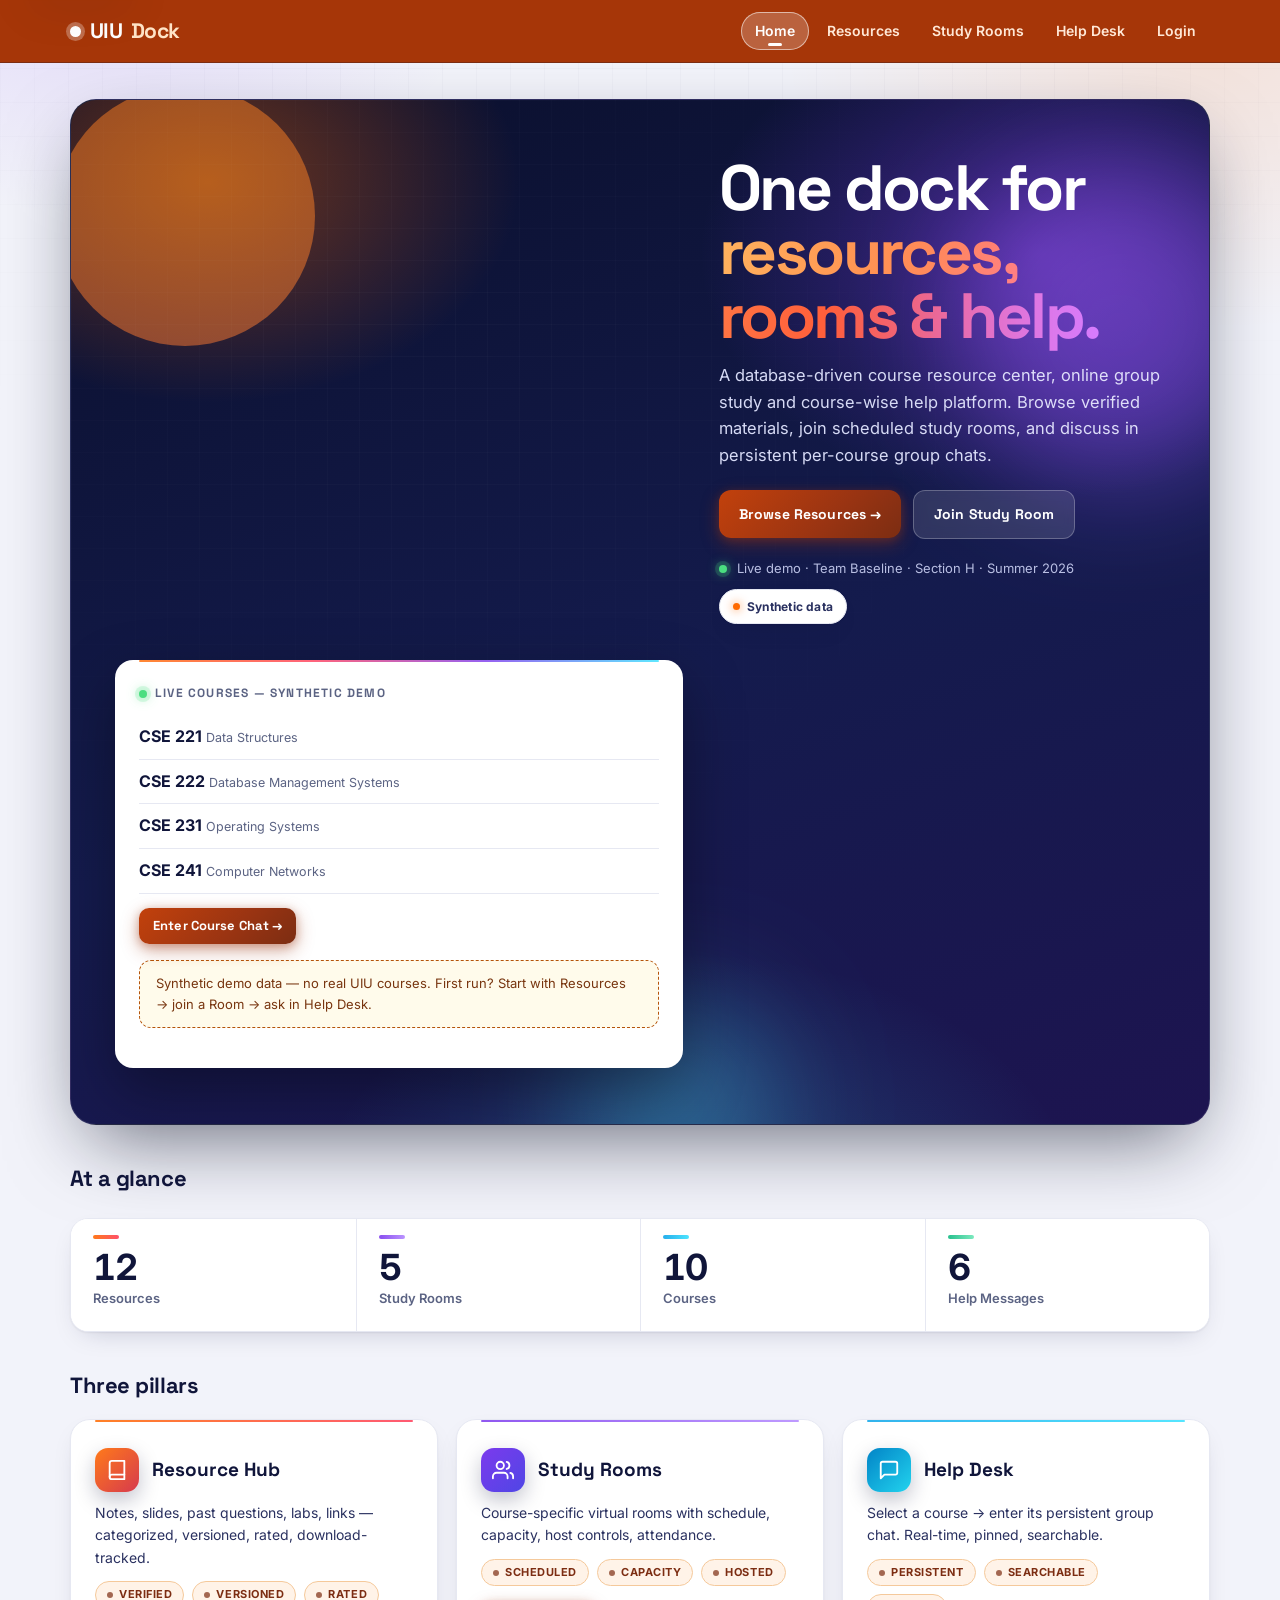
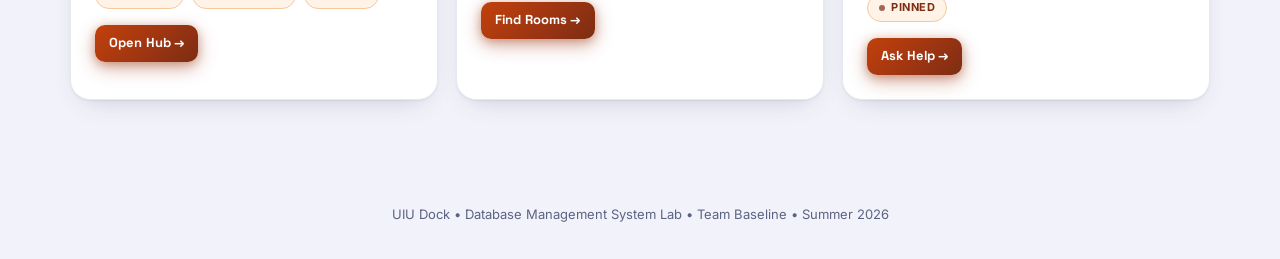
==== frontend/index.html @ cf9f7a95 "Initial commit: UIU Dock frontend prototype + docs" ====
<!DOCTYPE html><html lang="en"><head><meta charset="UTF-8"><meta name="viewport" content="width=device-width,initial-scale=1">
<title>UIU Dock - Resource Center, Study Rooms & Help Desk</title>
<meta name="description" content="UIU Dock — one dock for verified course resources, scheduled study rooms and course-wise help chats.">
<meta name="theme-color" content="#A63608">
<link rel="preconnect" href="https://fonts.googleapis.com"><link rel="preconnect" href="https://fonts.gstatic.com" crossorigin>
<link href="https://fonts.googleapis.com/css2?family=Inter:wght@400;500;600;700&family=Space+Grotesk:wght@500;600;700&display=swap" rel="stylesheet">
<link rel="stylesheet" href="css/styles.css"></head><body>
<a class="skip-link" href="#main">Skip to content</a>
<header class="topbar"><div class="topbar-inner"><div class="logo">UIU <span>Dock</span></div>
<button class="nav-toggle" onclick="toggleNav()" aria-label="Toggle navigation" aria-expanded="false" aria-controls="mainNav">☰ Menu</button>
<nav class="nav" id="mainNav" aria-label="Main"><a href="index.html" class="active" aria-current="page">Home</a><a href="resources.html">Resources</a><a href="rooms.html">Study Rooms</a><a href="help-desk.html">Help Desk</a><a href="admin.html">Admin</a><a href="login.html" id="loginLink">Login</a></nav></div></header>
<main class="wrap" id="main">
<div class="hero" id="hero"><div class="orb orb-a"></div><div class="orb orb-b"></div><div class="orb orb-c"></div><div class="hero-spot" id="heroSpot"></div>
<div><h1>One dock for <em>resources, rooms &amp; help.</em></h1>
<p>A database-driven course resource center, online group study and course-wise help platform. Browse verified materials, join scheduled study rooms, and discuss in persistent per-course group chats.</p>
<div class="hero-cta"><a class="btn" href="resources.html">Browse Resources →</a> <a class="btn light" href="rooms.html">Join Study Room</a></div>
<div class="hero-meta"><span class="live-dot" aria-hidden="true"></span><span>Live demo · Team Baseline · Section H · Summer 2026</span><span class="pill"><i></i>Synthetic data</span></div></div>
<div class="hero-card"><h2><span class="live-dot" aria-hidden="true"></span>Live courses — synthetic demo</h2><div id="heroStats"></div><div class="demo-note">Synthetic demo data — no real UIU courses. First run? Start with Resources → join a Room → ask in Help Desk.</div></div></div>
<h2 data-reveal>At a glance</h2>
<div class="stat-grid" id="stats" data-reveal></div>
<h2 data-reveal>Three pillars</h2>
<div class="grid3">
<div class="card p-hub" data-reveal><div class="card-head"><div class="icon-badge ib-hub"><svg viewBox="0 0 24 24" fill="none" stroke="currentColor" stroke-width="2" stroke-linecap="round" stroke-linejoin="round"><path d="M4 19.5A2.5 2.5 0 0 1 6.5 17H20"/><path d="M6.5 2H20v20H6.5A2.5 2.5 0 0 1 4 19.5v-15A2.5 2.5 0 0 1 6.5 2z"/></svg></div><h3>Resource Hub</h3></div><p>Notes, slides, past questions, labs, links — categorized, versioned, rated, download-tracked.</p><div class="mini-row"><span class="tag">Verified</span><span class="tag">Versioned</span><span class="tag">Rated</span></div><a class="btn small" href="resources.html">Open Hub →</a></div>
<div class="card p-room" data-reveal><div class="card-head"><div class="icon-badge ib-room"><svg viewBox="0 0 24 24" fill="none" stroke="currentColor" stroke-width="2" stroke-linecap="round" stroke-linejoin="round"><path d="M17 21v-2a4 4 0 0 0-4-4H5a4 4 0 0 0-4 4v2"/><circle cx="9" cy="7" r="4"/><path d="M23 21v-2a4 4 0 0 0-3-3.87"/><path d="M16 3.13a4 4 0 0 1 0 7.75"/></svg></div><h3>Study Rooms</h3></div><p>Course-specific virtual rooms with schedule, capacity, host controls, attendance.</p><div class="mini-row"><span class="tag">Scheduled</span><span class="tag">Capacity</span><span class="tag">Hosted</span></div><a class="btn small" href="rooms.html">Find Rooms →</a></div>
<div class="card p-help" data-reveal><div class="card-head"><div class="icon-badge ib-help"><svg viewBox="0 0 24 24" fill="none" stroke="currentColor" stroke-width="2" stroke-linecap="round" stroke-linejoin="round"><path d="M21 15a2 2 0 0 1-2 2H7l-4 4V5a2 2 0 0 1 2-2h14a2 2 0 0 1 2 2z"/></svg></div><h3>Help Desk</h3></div><p>Select a course → enter its persistent group chat. Real-time, pinned, searchable.</p><div class="mini-row"><span class="tag">Persistent</span><span class="tag">Searchable</span><span class="tag">Pinned</span></div><a class="btn small" href="help-desk.html">Ask Help →</a></div>
</div></main>
<div class="footer">UIU Dock • Database Management System Lab • Team Baseline • Summer 2026</div>
<div class="toast" id="toast" role="status" aria-live="polite"></div>
<script src="js/seed.js"></script><script src="js/store.js"></script>
<script>document.documentElement.classList.add('js');
const db=getDB();
document.getElementById('stats').innerHTML=`<div class="stat"><b>${db.resources.length}</b><small>Resources</small></div><div class="stat"><b>${db.rooms.length}</b><small>Study Rooms</small></div><div class="stat"><b>${db.courses.length}</b><small>Courses</small></div><div class="stat"><b>${Object.values(db.msgs).flat().length}</b><small>Help Messages</small></div>`;
document.getElementById('heroStats').innerHTML=db.courses.slice(0,4).map(c=>`<div class="hero-course-row"><b>${c.code}</b> <span class="meta">${c.title}</span></div>`).join('')+`<div class="hero-cta-row"><a class="btn small" href="help-desk.html">Enter Course Chat →</a></div>`;
if(db.user)document.getElementById('loginLink').textContent='Hi, '+db.user.name;
const hero=document.getElementById('hero'),spot=document.getElementById('heroSpot');
if(hero&&spot&&matchMedia('(pointer:fine)').matches){hero.addEventListener('pointermove',e=>{const r=hero.getBoundingClientRect();spot.style.setProperty('--mx',((e.clientX-r.left)/r.width*100)+'%');spot.style.setProperty('--my',((e.clientY-r.top)/r.height*100)+'%');});}
const io=new IntersectionObserver(es=>es.forEach(e=>{if(e.isIntersecting){e.target.classList.add('in');io.unobserve(e.target);}}),{threshold:.12});
document.querySelectorAll('[data-reveal]').forEach(el=>io.observe(el));</script>
</body></html>
---- frontend/css/styles.css ----
/* UIU Dock — Aurora Dock world. Deep navy + aurora mesh, glass topbar, glowing CTAs. */
:root{
  --navy-950:#070B1F; --navy-900:#0B1026; --navy-800:#151C42; --navy-700:#1E2660;
  --ink:#10153A; --ink2:#2A3160; --muted:#5B6383; --line:#E6E8F2;
  --bg:#F2F3FA; --card:#FFFFFF;
  --orange:#FF6A00; --orange-2:#FF3D5A; --orange-btn:#D9480F; --orange-btn-h:#A63608;
  --violet:#7C3AED; --cyan:#38E1FF; --peach:#FFF3E8; --peach-line:#F5C99B;
  --accent-soft:#FFC79A;
  --radius:20px; --radius-s:14px;
  --ease:cubic-bezier(.16,1,.3,1);
  --dur-fast:150ms; --dur-state:220ms; --dur-view:380ms; --dur-focal:700ms;
  --shadow-s:0 1px 2px rgba(16,21,58,.06),0 10px 28px -14px rgba(16,21,58,.25);
  --shadow-m:0 2px 4px rgba(16,21,58,.06),0 20px 48px -18px rgba(16,21,58,.30);
  --shadow-glow:0 8px 24px rgba(255,106,0,.35),0 2px 8px rgba(255,61,90,.25);
}
*{box-sizing:border-box;margin:0;padding:0}
html{scroll-behavior:smooth}
html.js [data-reveal]{opacity:0;transform:translateY(16px);filter:blur(6px)}
html.js [data-reveal].in{opacity:1;transform:none;filter:blur(0);transition:opacity .6s var(--ease),transform .6s var(--ease),filter .6s var(--ease)}
body{font-family:'Inter','Segoe UI',system-ui,-apple-system,Roboto,Arial,sans-serif;background:var(--bg);color:var(--ink);line-height:1.6;min-height:100vh;position:relative}
h1,h2,h3,.logo,.btn{font-family:'Space Grotesk','Inter','Segoe UI',system-ui,sans-serif}
/* ambient aurora wash behind everything */
body::before{content:"";position:fixed;inset:0;z-index:-2;pointer-events:none;
  background:
    radial-gradient(640px 420px at 8% -4%,rgba(124,58,237,.14),transparent 60%),
    radial-gradient(720px 460px at 95% 6%,rgba(255,106,0,.12),transparent 60%),
    radial-gradient(900px 600px at 50% 110%,rgba(56,225,255,.10),transparent 60%),
    var(--bg);}
body::after{content:"";position:fixed;inset:0;z-index:-1;pointer-events:none;opacity:.5;
  background-image:linear-gradient(rgba(16,21,58,.045) 1px,transparent 1px),linear-gradient(90deg,rgba(16,21,58,.045) 1px,transparent 1px);
  background-size:34px 34px;mask-image:radial-gradient(90% 60% at 50% 0%,#000 30%,transparent 100%)}
a{color:inherit;text-decoration:none;text-underline-offset:3px}
::selection{background:var(--navy-900);color:#FFD9B5}
:focus-visible{outline:3px solid var(--orange);outline-offset:2px;border-radius:6px}
input,select,textarea{caret-color:var(--orange-btn)}
*::-webkit-scrollbar{width:10px;height:10px}
*::-webkit-scrollbar-thumb{background:#232B5E;border-radius:99px;border:2px solid var(--bg)}
*::-webkit-scrollbar-track{background:transparent}

/* ---------- topbar: solid UIU orange ---------- */
.topbar{background:#A63608;color:#fff;position:sticky;top:0;z-index:50;border-bottom:1px solid #7C2D12;transition:box-shadow var(--dur-state) var(--ease),background var(--dur-state) var(--ease)}
.topbar.scrolled{box-shadow:0 12px 32px rgba(124,45,18,.42)}
.topbar-inner{max-width:1180px;margin:auto;display:flex;align-items:center;gap:14px;padding:12px 20px}
.logo{font-weight:800;font-size:21px;letter-spacing:-.03em;display:flex;align-items:center;gap:9px;color:#fff}
.logo::before{content:"";width:11px;height:11px;border-radius:50%;background:#fff;box-shadow:0 0 0 4px rgba(255,255,255,.28)}
.logo span{color:#FFE4C7;font-weight:700}
.topbar :focus-visible{outline-color:#fff}
.nav{display:flex;gap:4px;margin-left:auto;flex-wrap:wrap;align-items:center}
.nav a{position:relative;padding:8px 14px;border-radius:99px;font-size:14px;font-weight:600;color:#FFE8D6;transition:background var(--dur-fast) var(--ease),color var(--dur-fast) var(--ease),transform var(--dur-fast) var(--ease)}
.nav a:hover{background:rgba(255,255,255,.16);color:#fff}
.nav a:active{transform:scale(.97)}
.nav a.active{background:rgba(255,255,255,.22);color:#fff;box-shadow:inset 0 0 0 1px rgba(255,255,255,.55)}
.nav a.active::after{content:"";position:absolute;left:50%;bottom:4px;transform:translateX(-50%);width:14px;height:3px;border-radius:99px;background:#fff}
.nav-toggle{display:none;background:rgba(255,255,255,.12);color:#fff;border:1px solid rgba(255,255,255,.35);border-radius:10px;padding:8px 12px;font-size:14px;margin-left:auto;cursor:pointer}

/* ---------- buttons ---------- */
.btn{display:inline-flex;align-items:center;gap:8px;background:linear-gradient(135deg,#C2410C 0%,#9A3412 60%,#7C2D12 100%);color:#fff;border:0;border-radius:12px;padding:12px 20px;font-weight:700;font-size:14px;letter-spacing:.01em;cursor:pointer;box-shadow:0 6px 18px rgba(154,52,18,.4),0 2px 8px rgba(154,52,18,.3);transition:transform var(--dur-fast) var(--ease),box-shadow var(--dur-fast) var(--ease),filter var(--dur-fast) var(--ease)}
.btn:hover{transform:translateY(-2px);filter:saturate(1.08);box-shadow:0 10px 26px rgba(154,52,18,.5),0 2px 8px rgba(154,52,18,.3)}
.btn:active{transform:translateY(0) scale(.98);box-shadow:0 4px 12px rgba(255,106,0,.3)}
.btn.ghost{background:#fff;color:var(--ink);border:1px solid var(--line);box-shadow:var(--shadow-s)}
.btn.ghost:hover{border-color:var(--peach-line);box-shadow:var(--shadow-m)}
.btn.light{background:rgba(255,255,255,.12);border:1px solid rgba(255,255,255,.25);box-shadow:none;backdrop-filter:blur(6px)}
.btn.light:hover{background:rgba(255,255,255,.2);box-shadow:0 10px 26px rgba(0,0,0,.3)}
.btn.small{padding:8px 14px;font-size:13px;border-radius:10px}
.btn:disabled{opacity:.55;cursor:not-allowed;transform:none!important}

/* ---------- layout ---------- */
.wrap{max-width:1180px;margin:auto;padding:36px 20px 70px}
.wrap h1{font-size:clamp(32px,4vw,46px);font-weight:700;letter-spacing:-.03em;line-height:1.06;margin:10px 0 8px;text-wrap:balance}
.wrap>h1+p.meta{font-size:15px;max-width:68ch;color:var(--muted)}
.wrap>h1::after{content:"";display:block;width:64px;height:5px;border-radius:99px;margin-top:12px;background:linear-gradient(90deg,var(--orange),var(--orange-2),var(--violet))}
.hero h1::after{display:none}
.wrap h2{font-size:22px;font-weight:700;letter-spacing:-.02em;margin:36px 0 12px;text-wrap:balance}

/* ---------- hero: aurora command deck ---------- */
.hero{position:relative;overflow:hidden;background:linear-gradient(160deg,#0A0F2B 0%,#141B4D 55%,#1D1450 100%);color:#fff;border-radius:26px;padding:56px 44px;display:grid;grid-template-columns:1.12fr .88fr;gap:36px;margin-bottom:30px;border:1px solid rgba(255,255,255,.1);box-shadow:0 30px 80px -20px rgba(7,11,31,.6);isolation:isolate}
.hero::before{content:"";position:absolute;inset:0;z-index:-1;
  background:
    radial-gradient(480px 340px at 12% 8%,rgba(255,106,0,.4),transparent 65%),
    radial-gradient(520px 380px at 85% 15%,rgba(124,58,237,.45),transparent 65%),
    radial-gradient(600px 420px at 55% 110%,rgba(56,225,255,.22),transparent 65%);}
.hero::after{content:"";position:absolute;inset:0;z-index:-1;opacity:.35;
  background-image:linear-gradient(rgba(255,255,255,.07) 1px,transparent 1px),linear-gradient(90deg,rgba(255,255,255,.07) 1px,transparent 1px);
  background-size:32px 32px;mask-image:radial-gradient(80% 90% at 30% 20%,#000,transparent 75%)}
.hero-spot{position:absolute;inset:0;z-index:0;pointer-events:none;opacity:0;transition:opacity .4s var(--ease);background:radial-gradient(320px 320px at var(--mx,30%) var(--my,30%),rgba(255,180,120,.22),transparent 65%)}
.hero:hover .hero-spot{opacity:1}
.orb{position:absolute;border-radius:50%;filter:blur(60px);z-index:0;pointer-events:none;mix-blend-mode:screen}
.orb-a{width:260px;height:260px;left:-60px;top:-70px;background:rgba(255,106,0,.5);animation:drift 13s ease-in-out infinite alternate}
.orb-b{width:320px;height:320px;right:-70px;top:6%;background:rgba(124,58,237,.5);animation:drift 17s ease-in-out infinite alternate-reverse}
.orb-c{width:200px;height:200px;left:44%;bottom:-80px;background:rgba(56,225,255,.32);animation:drift 15s ease-in-out infinite alternate}
@keyframes drift{from{transform:translate3d(0,0,0) scale(1)}to{transform:translate3d(36px,28px,0) scale(1.12)}}
.hero>div:first-child{position:relative;z-index:1;animation:dock-rise var(--dur-focal) var(--ease) both}
.hero h1{font-size:clamp(40px,5.2vw,64px);line-height:1;letter-spacing:-.04em;margin:0 0 14px;max-width:13ch}
.hero h1 span{color:#FFC79A}
.hero h1 em{font-style:normal;background:linear-gradient(92deg,#FFB25E,#FF5E3A 60%,#C86BFF);-webkit-background-clip:text;background-clip:text;color:transparent}
.hero p{color:#D6DAF5;max-width:54ch;font-size:16.5px}
.hero-cta{display:flex;gap:12px;flex-wrap:wrap;margin-top:22px}
.hero-meta{display:flex;align-items:center;gap:10px;flex-wrap:wrap;margin-top:20px;font-size:13px;color:#B9BFE3}
.live-dot{width:8px;height:8px;border-radius:50%;background:#4ADE80;box-shadow:0 0 0 4px rgba(74,222,128,.18),0 0 12px rgba(74,222,128,.8);animation:pulse-dot 2s ease-in-out infinite}
@keyframes pulse-dot{50%{box-shadow:0 0 0 7px rgba(74,222,128,.08),0 0 12px rgba(74,222,128,.8)}}
.hero-card{position:relative;z-index:1;background:#FFFFFF;color:var(--ink);border-radius:18px;padding:24px;box-shadow:0 24px 60px rgba(0,0,0,.35);backdrop-filter:blur(10px);animation:dock-settle var(--dur-focal) var(--ease) 90ms both;overflow:hidden}
.hero-card::before{content:"";position:absolute;top:0;left:24px;right:24px;height:2px;background:linear-gradient(90deg,var(--orange),var(--orange-2),var(--violet),var(--cyan));opacity:.8;border-radius:99px}
.hero-card h2{font-size:12px;font-weight:700;letter-spacing:.1em;text-transform:uppercase;color:var(--muted);margin:0 0 12px;display:flex;align-items:center;gap:8px}

/* status pill (not an eyebrow — used inline, never above a heading) */
.pill{display:inline-flex;align-items:center;gap:7px;background:#fff;border:1px solid var(--line);color:var(--ink2);font-size:12px;font-weight:700;letter-spacing:.02em;padding:7px 13px;border-radius:99px;box-shadow:var(--shadow-s)}
.pill i{width:7px;height:7px;border-radius:50%;background:var(--orange);box-shadow:0 0 10px rgba(255,106,0,.8);font-style:normal}

/* ---------- stats: connected instrument strip ---------- */
.stat-grid{display:grid;grid-template-columns:repeat(4,1fr);gap:0;margin:22px 0 10px;background:var(--card);border:1px solid var(--line);border-radius:18px;overflow:hidden;box-shadow:var(--shadow-s)}
.stat{padding:20px 22px;position:relative;background:var(--card)}
.stat+.stat{border-left:1px solid var(--line)}
.stat::after{content:"";position:absolute;left:22px;top:16px;width:26px;height:4px;border-radius:99px;background:linear-gradient(90deg,var(--orange),var(--orange-2));opacity:.9}
.stat:nth-child(2)::after{background:linear-gradient(90deg,var(--violet),#B388FF)}
.stat:nth-child(3)::after{background:linear-gradient(90deg,#0EA5E9,var(--cyan))}
.stat:nth-child(4)::after{background:linear-gradient(90deg,#10B981,#6EE7B7)}
.stat b{font-size:36px;font-weight:700;letter-spacing:-.03em;line-height:1;display:block;margin-top:10px;font-variant-numeric:tabular-nums}
.stat small{color:var(--muted);font-size:13px;font-weight:600}

/* ---------- pillars: three distinct instruments, not triplets ---------- */
.grid3{display:grid;grid-template-columns:repeat(3,1fr);gap:18px;margin-top:16px}
.card{background:var(--card);border:1px solid var(--line);border-radius:var(--radius);padding:24px;position:relative;overflow:hidden;box-shadow:var(--shadow-s);transition:transform 180ms var(--ease),box-shadow 180ms var(--ease),border-color 180ms var(--ease)}
.card::before{content:"";position:absolute;top:0;left:24px;right:24px;height:2px;border-radius:99px;opacity:.85}
.card.p-hub::before{background:linear-gradient(90deg,var(--orange),var(--orange-2))}
.card.p-room::before{background:linear-gradient(90deg,var(--violet),#B388FF)}
.card.p-help::before{background:linear-gradient(90deg,#0EA5E9,var(--cyan))}
.card:hover{transform:translateY(-4px);box-shadow:var(--shadow-m);border-color:#F3C79B}
.card h2,.card h3{font-size:19px;margin:0}
.card-head{display:flex;align-items:center;gap:13px;margin:4px 0 10px}
.card-head h2,.card-head h3{margin:0}
.card p{color:var(--ink2);font-size:14px;max-width:46ch}
.icon-badge{width:44px;height:44px;border-radius:13px;display:grid;place-items:center;color:#fff;box-shadow:0 8px 20px rgba(16,21,58,.25);flex:none}
.icon-badge svg{width:22px;height:22px}
.ib-hub{background:linear-gradient(135deg,#FF7A1A,#D63A4E)}
.ib-room{background:linear-gradient(135deg,#7C3AED,#4F46E5)}
.ib-help{background:linear-gradient(135deg,#0284C7,#22D3EE)}
.ib-admin{background:linear-gradient(135deg,#2563EB,#1E40AF)}
.card .mini-row{display:flex;gap:8px;flex-wrap:wrap;margin:12px 0 16px}

/* ---------- toolbar / inputs ---------- */
.toolbar{display:flex;gap:10px;flex-wrap:wrap;margin:16px 0;align-items:center}
.toolbar input{flex:1 1 180px;min-width:0}
.toolbar select{flex:0 1 200px;min-width:140px}
.toolbar .filters{flex:1;min-width:0}
input,select,textarea{border:1px solid #B9BED6;border-radius:11px;padding:11px 13px;font-size:14px;width:100%;background:#fff;color:var(--ink);transition:border-color var(--dur-fast) var(--ease),box-shadow var(--dur-fast) var(--ease)}
input:focus,select:focus,textarea:focus{border-color:var(--orange-btn);box-shadow:0 0 0 4px rgba(255,106,0,.18);outline:none}
input::placeholder,textarea::placeholder{color:#8A91B3}
.err{color:#B91C1C;font-size:13px;font-weight:600;margin-top:4px;display:none}
.err.show{display:block}
.filters{display:grid;grid-template-columns:2fr 1fr 1fr 1fr;gap:10px}
details.filters-box{background:#fff;border:1px solid var(--line);border-radius:14px;padding:12px 16px;margin:12px 0;box-shadow:var(--shadow-s)}
details.filters-box summary{cursor:pointer;font-weight:700;font-size:14px}

/* ---------- resource + room cards ---------- */
.res-grid{display:grid;grid-template-columns:repeat(3,1fr);gap:16px;margin-top:16px}
.res-card{background:#fff;border:1px solid var(--line);border-radius:18px;padding:20px;display:flex;flex-direction:column;gap:11px;box-shadow:var(--shadow-s);position:relative;overflow:hidden;transition:transform 180ms var(--ease),box-shadow 180ms var(--ease),border-color 180ms var(--ease)}
.res-card::before{content:"";position:absolute;top:0;left:20px;right:20px;height:2px;border-radius:99px;background:linear-gradient(90deg,var(--orange),var(--orange-2));opacity:0;transition:opacity 180ms var(--ease)}
.res-card:hover{transform:translateY(-4px);box-shadow:var(--shadow-m);border-color:#F3C79B}
.res-card:hover::before{opacity:1}
/* type identity: icon tile + tinted top edge per resource type */
.res-top{display:flex;align-items:center;gap:11px}
.t-ico{width:40px;height:40px;border-radius:12px;display:grid;place-items:center;color:#fff;flex-shrink:0;box-shadow:0 6px 16px rgba(16,21,58,.22)}
.t-ico svg{width:20px;height:20px}
.t-notes{--tc:#EA580C}.t-notes .t-ico{background:linear-gradient(135deg,#FB923C,#C2410C)}
.t-slides{--tc:#7C3AED}.t-slides .t-ico{background:linear-gradient(135deg,#A78BFA,#6D28D9)}
.t-past{--tc:#0F766E}.t-past .t-ico{background:linear-gradient(135deg,#2DD4BF,#0F766E)}
.t-lab{--tc:#0284C7}.t-lab .t-ico{background:linear-gradient(135deg,#38BDF8,#0369A1)}
.t-link{--tc:#DB2777}.t-link .t-ico{background:linear-gradient(135deg,#F472B6,#BE185D)}
.res-card.t-notes,.res-card.t-slides,.res-card.t-past,.res-card.t-lab,.res-card.t-link{border-top:3px solid var(--tc)}
.res-tags{display:flex;gap:6px;flex-wrap:wrap}
.ver{margin-left:auto;font-size:11px;font-weight:800;color:var(--muted);background:#F1F2F9;border-radius:99px;padding:3px 10px;white-space:nowrap}
.res-by{display:flex;align-items:center;gap:8px}
.avatar{width:26px;height:26px;border-radius:50%;background:var(--navy-900);color:#FFD9B5;font-size:11px;font-weight:800;display:grid;place-items:center;flex-shrink:0}
.res-stats{display:flex;gap:12px;font-size:12.5px;color:var(--muted);font-weight:600}
.res-stats .gold{color:#B45309}
.res-card h2,.res-card h3{font-size:17.5px;line-height:1.3;margin:0}
.tag{font-size:11px;font-weight:700;letter-spacing:.05em;text-transform:uppercase;background:var(--peach);border:1px solid var(--peach-line);color:#7C2D12;padding:4px 11px;border-radius:99px;display:inline-flex;align-items:center;gap:6px}
.tag::before{content:"";width:6px;height:6px;border-radius:50%;background:currentColor;opacity:.7}
.meta{font-size:12.5px;color:var(--muted)}
.actions{display:flex;gap:8px;margin-top:auto;flex-wrap:wrap}
.empty{background:#fff;border:1px dashed #B9BED6;border-radius:16px;padding:30px;text-align:center;margin-top:16px}
.empty h2{margin-bottom:4px}.empty p{color:var(--muted);font-size:14px;margin-bottom:14px}
.rooms-grid{display:grid;grid-template-columns:repeat(2,1fr);gap:16px;margin-top:16px}

/* ---------- modal / toast ---------- */
.modal-bg{position:fixed;inset:0;background:rgba(7,11,31,.6);backdrop-filter:blur(0px);display:flex;align-items:center;justify-content:center;padding:18px;z-index:99;opacity:0;visibility:hidden;pointer-events:none;transition:opacity var(--dur-view) var(--ease),visibility 0s linear var(--dur-view),backdrop-filter var(--dur-view) var(--ease)}
.modal-bg.open{display:flex;opacity:1;visibility:visible;pointer-events:auto;transition:opacity var(--dur-view) var(--ease),backdrop-filter var(--dur-view) var(--ease);backdrop-filter:blur(8px)}
.modal{background:#fff;border-radius:18px;max-width:560px;width:100%;padding:26px;box-shadow:0 32px 80px rgba(7,11,31,.45);border:1px solid var(--line);transform:translateY(16px) scale(.98);filter:blur(6px);opacity:0;transition:transform var(--dur-view) var(--ease),opacity var(--dur-view) var(--ease),filter var(--dur-view) var(--ease)}
.modal-bg.open .modal{transform:none;filter:blur(0);opacity:1}
.modal h2{margin:0 0 8px}.modal label{font-size:13px;font-weight:600;margin:12px 0 5px;display:block}

/* ---------- chat ---------- */
.chat-layout{display:grid;grid-template-columns:290px 1fr;gap:0;border:1px solid var(--line);border-radius:20px;overflow:hidden;background:#fff;min-height:560px;margin-top:16px;box-shadow:var(--shadow-m)}
.course-list{border-right:1px solid var(--line);background:linear-gradient(180deg,#FAFBFF,#F3F4FB);overflow:auto;max-height:640px;padding:8px}
.course-item{padding:13px 15px;border:0;border-radius:12px;cursor:pointer;background:none;width:100%;text-align:left;font:inherit;display:block;position:relative;transition:background 180ms var(--ease),transform 180ms var(--ease),box-shadow 180ms var(--ease)}
.course-item:hover{background:#fff;transform:translateX(2px);box-shadow:var(--shadow-s)}
.course-item:active{transform:scale(.99)}
.course-item.active{background:#fff;box-shadow:inset 0 0 0 1.5px var(--orange),var(--shadow-s)}
.course-item.active::after{content:"";position:absolute;right:12px;top:50%;transform:translateY(-50%);width:8px;height:8px;border-radius:50%;background:var(--orange);box-shadow:0 0 10px rgba(255,106,0,.8)}
.course-item b{font-size:14px;display:block}.course-item small{color:var(--muted)}
.chat-pane{display:flex;flex-direction:column;background:radial-gradient(500px 200px at 80% 0%,rgba(255,106,0,.07),transparent 70%),#fff}
.chat-head{padding:16px 20px;border-bottom:1px solid var(--peach-line);background:linear-gradient(180deg,#FFF7EE,#FFF1E2);transition:background var(--dur-state) var(--ease)}
.chat-head.swapped{animation:chat-swap 280ms var(--ease)}
.msgs{flex:1;padding:18px;overflow:auto;display:flex;flex-direction:column;gap:10px;max-height:460px}
.msg{max-width:76%;padding:10px 14px;border-radius:14px 14px 14px 5px;font-size:14px;background:#ECEEFA;color:#1A2049;box-shadow:0 2px 8px rgba(16,21,58,.08)}
.msg.me{align-self:flex-end;background:linear-gradient(135deg,#C2410C,#9A3412);color:#fff;border-radius:14px 14px 5px 14px;box-shadow:0 8px 20px rgba(154,52,18,.3)}
.msg small{display:block;font-size:11px;opacity:.8;margin-top:3px}
.chat-input{display:flex;gap:8px;padding:12px;border-top:1px solid var(--line);background:#fff}
.toast{position:fixed;bottom:22px;right:22px;background:var(--navy-900);color:#fff;padding:13px 18px;border-radius:12px;border:1px solid rgba(255,255,255,.12);z-index:200;max-width:min(420px,90vw);box-shadow:0 18px 44px rgba(7,11,31,.45);opacity:0;visibility:hidden;transform:translateY(10px) scale(.98);filter:blur(3px);transition:transform var(--dur-state) var(--ease),opacity var(--dur-state) var(--ease),filter var(--dur-state) var(--ease),visibility 0s linear var(--dur-state)}
.toast.show{opacity:1;visibility:visible;transform:none;filter:blur(0)}

/* ---------- tables / misc ---------- */
table.tbl{width:100%;border-collapse:collapse;font-size:14px;background:#fff}
.tbl-wrap{border:1px solid var(--line);border-radius:16px;overflow-x:auto;overflow-y:hidden;margin-top:10px;box-shadow:var(--shadow-s);-webkit-overflow-scrolling:touch}
.tbl-wrap table{min-width:560px}
.tbl th,.tbl td{padding:11px 14px;border-bottom:1px solid var(--line);text-align:left;font-variant-numeric:tabular-nums}
.tbl th{background:var(--navy-900);color:#fff;font-size:12px;text-transform:uppercase;letter-spacing:.06em}
.tbl caption{text-align:left;font-weight:700;padding:10px 14px;background:linear-gradient(90deg,#FFF3E8,#FFE4C7);color:#7C2D12;font-size:13px}
.tbl tbody tr{transition:background 120ms var(--ease)}
.tbl tbody tr:hover{background:var(--peach)}
.badge{font-size:11px;font-weight:700;padding:4px 11px;border-radius:99px;transition:background var(--dur-fast) var(--ease)}
.badge.ok{background:#DCFCE7;color:#14532D}.badge.pend{background:#FEF3C7;color:#78350F}
.footer{text-align:center;color:var(--muted);font-size:13px;padding:34px 18px}
.demo-note{background:#FFFBEB;border:1px dashed #B45309;border-radius:12px;padding:12px 16px;font-size:13px;margin:16px 0;color:#78350F}
.undo-row{display:flex;gap:10px;align-items:center;flex-wrap:wrap;margin-top:18px}
/* ---------- guests: blurred chat + gate banner ---------- */
body.guest .chat-layout{position:relative}
body.guest .msgs,body.guest .course-list{filter:blur(8px);pointer-events:none;user-select:none}
body.guest .chat-input{opacity:.5;pointer-events:none}
.guest-gate{display:none;background:linear-gradient(135deg,#0B1026,#1E2660);color:#fff;border-radius:16px;padding:22px 24px;margin:12px 0;align-items:center;gap:16px;flex-wrap:wrap;box-shadow:var(--shadow-m)}
body.guest .guest-gate{display:flex}
.guest-gate h2{color:#fff;margin:0 0 4px;font-size:18px}
.guest-gate p{color:#C9CDE8;font-size:14px;margin:0}
.guest-gate .btn{flex-shrink:0}
.hero-cta-row{margin-top:14px}
.skip-link{position:absolute;left:12px;top:-48px;z-index:100;background:#fff;color:var(--ink);font-weight:700;font-size:14px;padding:10px 16px;border-radius:10px;border:1px solid var(--line);box-shadow:var(--shadow-m);transition:top 160ms var(--ease)}
.skip-link:focus{top:12px}
.hero-course-row{padding:9px 0;border-bottom:1px solid var(--line)}
.modal-actions{display:flex;gap:10px;flex-wrap:wrap;margin-top:18px}
.btn-block{width:100%;justify-content:center}
.wrap-narrow{max-width:520px}
.msg-name{font-size:12px;display:block}
.chat-filters{display:flex;gap:10px;flex-wrap:wrap;margin:16px 0;align-items:center}
.chat-filters input{flex:1 1 220px;min-width:0}
.room-link{color:#1E2660;font-weight:600;text-decoration:underline;text-underline-offset:3px;overflow-wrap:anywhere}
.room-link:hover{color:var(--orange-btn)}

/* ---------- page head: compact, content-first (no tall banners on subpages) ---------- */
.page-head{display:flex;align-items:center;gap:14px;flex-wrap:wrap;background:var(--card);border:1px solid var(--line);border-radius:16px;padding:14px 18px;margin-bottom:14px;box-shadow:var(--shadow-s);position:relative;overflow:hidden}
.page-head::before{content:"";position:absolute;left:0;top:0;bottom:0;width:5px;background:var(--accent,var(--orange))}
.page-head h1{font-size:22px;margin:0;letter-spacing:-.02em}
.page-head h1::after{display:none}
.page-head .meta{font-size:13px;width:100%}
.page-head .hero-cta{margin-left:auto;display:flex;gap:8px;flex-wrap:wrap}
.page-head .icon-badge{width:40px;height:40px;border-radius:12px}
/* per-page identity */
body.pg-resources{--accent:#EA580C}
body.pg-rooms{--accent:#7C3AED}
body.pg-help{--accent:#0284C7}
body.pg-admin{--accent:#2563EB}
body.pg-login{--accent:#DB2777}
body.pg-rooms .res-card::before,body.pg-rooms .card::before{background:linear-gradient(90deg,#7C3AED,#B388FF)}
body.pg-help .chat-layout{border-top:3px solid #0284C7}
body.pg-admin .tbl th{background:#0B2E7A}
body.pg-login{background:radial-gradient(700px 400px at 50% -5%,rgba(219,39,119,.12),transparent 60%),radial-gradient(700px 420px at 90% 10%,rgba(124,58,237,.12),transparent 60%),var(--bg)}
body[class*="pg-"] .wrap{padding-top:20px}
body.pg-rooms .rooms-grid{grid-template-columns:1fr;max-width:760px}
/* rooms cards use the shared top-accent system (::before), no side border */
body.pg-rooms .card{border-left:1px solid var(--line)}
body.pg-rooms .card .actions{margin-top:14px}
body.pg-resources .res-grid{grid-template-columns:repeat(3,1fr)}
body.pg-resources .toolbar{position:sticky;top:60px;z-index:20;background:#fff;padding:8px 0}
body.pg-help .chat-layout{min-height:62vh}
body.pg-admin .stat-grid{grid-template-columns:repeat(4,1fr)}
body.pg-login .card{border-top:4px solid #DB2777}
/* ---------- staff shell: admin looks nothing like student ---------- */
body.pg-admin{background:linear-gradient(180deg,#061A4D 0%,#0B2E7A 180px,var(--bg) 420px)}
body.pg-admin .topbar{background:linear-gradient(135deg,#061A4D,#0B2E7A 60%,#14409B);border-bottom:2px solid #3B82F6}
body.pg-admin .logo span{color:#BFDBFE}
body.pg-admin .logo::before{background:radial-gradient(circle at 30% 30%,#BFDBFE,#3B82F6 60%,#1D4ED8);box-shadow:0 0 14px rgba(59,130,246,.9)}
.staff-tag{font-size:10px;font-weight:800;letter-spacing:.1em;text-transform:uppercase;background:#60A5FA;color:#061A4D;padding:4px 10px;border-radius:99px;margin-left:8px}
body.pg-admin .nav a.active{background:rgba(59,130,246,.2);box-shadow:inset 0 0 0 1px rgba(59,130,246,.55)}
body.pg-admin .nav a.active::after{background:linear-gradient(90deg,#3B82F6,#93C5FD)}
.admin-tabs{display:flex;gap:8px;flex-wrap:wrap;margin:14px 0}
.admin-tabs button{border:1px solid var(--line);background:#fff;border-radius:99px;padding:9px 16px;font:inherit;font-size:13px;font-weight:700;cursor:pointer;color:var(--ink2)}
.admin-tabs button.active{background:#0B3B37;color:#fff;border-color:#0B3B37}
.admin-tabs button .count{display:inline-block;min-width:22px;background:#BFDBFE;color:#1E40AF;border-radius:99px;font-size:11px;padding:1px 6px;margin-left:6px}
.admin-pane{display:none}.admin-pane.active{display:block;animation:page-in 300ms var(--ease) both}
.mod-row{display:flex;gap:8px;flex-wrap:wrap}
.chat-mod{border:1px solid var(--line);border-radius:14px;background:#fff;margin-bottom:12px;overflow:hidden}
.chat-mod summary{cursor:pointer;padding:12px 16px;font-weight:700;list-style:none}
.chat-mod summary::-webkit-details-marker{display:none}
.chat-mod .mod-msg{display:flex;gap:10px;align-items:flex-start;padding:10px 16px;border-top:1px solid var(--line);font-size:14px}
.chat-mod .mod-msg .txt{flex:1}
.chat-mod .mod-msg small{color:var(--muted)}
/* ---------- flag review cards (site palette: white + orange edge, navy badges) ---------- */
.flag-card{background:#fff;border:1px solid var(--line);border-top:3px solid var(--orange);border-radius:16px;padding:18px 20px;margin-bottom:14px;box-shadow:var(--shadow-s)}
.flag-card.slim{margin:10px 14px;padding:14px 16px}
.flag-head{display:flex;align-items:center;gap:10px;flex-wrap:wrap;font-size:13px}
.flag-cat{background:var(--navy-900);color:#fff;font-weight:800;letter-spacing:.02em;padding:5px 12px;border-radius:7px;font-size:12px}
.flag-n{color:var(--orange-btn-h);font-weight:700;font-family:ui-monospace,Menlo,Consolas,monospace}
.flag-time{margin-left:auto;color:var(--muted);font-family:ui-monospace,Menlo,Consolas,monospace;font-size:12.5px}
.flag-user{display:flex;align-items:center;gap:10px;margin:12px 0 10px;flex-wrap:wrap}
.flag-card.slim .flag-user{margin:0 0 8px}
.flag-noentry{width:38px;height:38px;border-radius:11px;background:var(--peach);color:var(--orange-btn-h);display:grid;place-items:center;flex-shrink:0}
.flag-noentry svg{width:20px;height:20px}
.flag-name{color:var(--ink);font-weight:800;font-size:15px}
.flag-alias{color:var(--muted);font-size:13px}
.flag-trust{background:var(--peach);border:1px solid var(--peach-line);color:#9A3412;font-weight:700;font-size:12.5px;padding:3px 10px;border-radius:7px}
.flag-quote{background:#F6F7FC;border:1px solid var(--line);border-radius:10px;padding:14px 16px;font-size:14px;color:var(--ink);margin-bottom:12px}
.flag-actions{display:flex;gap:8px;flex-wrap:wrap;align-items:center}
.btn.danger{background:linear-gradient(135deg,#DC2626,#991B1B)}
.btn.danger:hover{filter:saturate(1.1)}
.btn.navy{background:linear-gradient(135deg,#1E293B,#0F172A)}
.btn.pale{background:#fff;color:var(--ink);border:1px solid var(--line);box-shadow:none}
.btn.linklike{background:none;border:0;box-shadow:none;color:var(--ink2);font-weight:600;padding:8px 10px}
.audit-logs{margin-top:10px;background:#fff;border:1px solid var(--line);border-radius:10px;padding:10px 14px;font-size:13px}
.audit-logs summary{cursor:pointer;font-weight:700}
.audit-logs li{margin:6px 0 6px 18px;color:var(--ink2)}
.audit-logs small{color:var(--muted)}
/* ---------- overview extras ---------- */
.att-grid{display:grid;grid-template-columns:repeat(3,1fr);gap:14px;margin-top:12px}
.att-card{background:#fff;border:1px solid var(--line);border-radius:14px;padding:16px 18px;box-shadow:var(--shadow-s)}
.att-card b{font-size:26px;display:block;font-variant-numeric:tabular-nums}
.att-card small{color:var(--muted);font-weight:600}
.att-card .btn{margin-top:10px}
.recent-list{background:#fff;border:1px solid var(--line);border-radius:14px;padding:6px 18px;margin-top:10px}
.recent-list li{list-style:none;padding:9px 0;border-bottom:1px solid var(--line);font-size:13.5px}
.recent-list li:last-child{border-bottom:0}
.recent-list small{color:var(--muted)}
@media(max-width:900px){.att-grid{grid-template-columns:1fr}}
.report-open{border-left:4px solid #D97706}
.report-done{opacity:.6}
/* keep large aurora hero ONLY on landing */
.page-hero{position:relative;overflow:hidden;background:linear-gradient(160deg,#0A0F2B 0%,#141B4D 55%,#1D1450 100%);color:#fff;border-radius:22px;padding:34px 30px;margin-bottom:20px;border:1px solid rgba(255,255,255,.1);box-shadow:0 24px 60px -20px rgba(7,11,31,.55);isolation:isolate}
.page-hero::before{content:"";position:absolute;inset:0;z-index:0;background:radial-gradient(420px 280px at 10% 10%,rgba(255,106,0,.38),transparent 65%),radial-gradient(460px 320px at 88% 20%,rgba(124,58,237,.42),transparent 65%),radial-gradient(520px 360px at 55% 115%,rgba(56,225,255,.2),transparent 65%)}
.page-hero::after{content:"";position:absolute;inset:0;z-index:0;opacity:.3;background-image:linear-gradient(rgba(255,255,255,.07) 1px,transparent 1px),linear-gradient(90deg,rgba(255,255,255,.07) 1px,transparent 1px);background-size:30px 30px;mask-image:radial-gradient(75% 90% at 25% 20%,#000,transparent 78%)}
.page-hero>*{position:relative;z-index:1}
.page-hero h1{font-size:clamp(28px,3.6vw,40px);margin:12px 0 6px}
.page-hero h1::after{display:none}
.page-hero .meta{color:#C9CDE8;font-size:14px;max-width:70ch}
.page-hero .hero-cta{margin-top:16px}
.page-hero .orb-a{width:200px;height:200px}.page-hero .orb-b{width:260px;height:260px}.page-hero .orb-c{width:150px;height:150px}
.crumb{display:inline-flex;align-items:center;gap:8px;font-size:12px;font-weight:700;letter-spacing:.08em;text-transform:uppercase;color:#FFC79A;background:rgba(255,255,255,.08);border:1px solid rgba(255,255,255,.16);padding:6px 13px;border-radius:99px}
html.js .page-hero{animation:page-in 480ms var(--ease) both}

/* ---------- authored motion: one focal hero moment + quiet state feedback ---------- */
@keyframes dock-rise{from{opacity:0;transform:translateY(18px);filter:blur(8px)}to{opacity:1;transform:translateY(0);filter:blur(0)}}
@keyframes dock-settle{0%{opacity:0;transform:translateY(20px) scale(.985);filter:blur(10px)}60%{filter:blur(0)}100%{opacity:1;transform:none;filter:blur(0)}}
@keyframes page-in{from{opacity:0;transform:translateY(10px);filter:blur(4px)}to{opacity:1;transform:none;filter:blur(0)}}
@keyframes card-in{from{opacity:0;transform:translateY(12px) scale(.985);filter:blur(5px)}to{opacity:1;transform:none;filter:blur(0)}}
@keyframes msg-in{from{opacity:0;transform:translateY(8px) scale(.98);filter:blur(4px)}to{opacity:1;transform:none;filter:blur(0)}}
@keyframes chat-swap{from{opacity:.3;filter:blur(3px)}to{opacity:1;filter:blur(0)}}
.wrap>h1{animation:page-in 420ms var(--ease) both}
.wrap>h1+p.meta{animation:page-in 420ms var(--ease) 60ms both}
.res-grid>*,.rooms-grid>*,.stat-grid,.grid3>*{animation:card-in 380ms var(--ease) both}
.res-grid>*:nth-child(2){animation-delay:45ms}.res-grid>*:nth-child(3){animation-delay:90ms}.res-grid>*:nth-child(n+4){animation-delay:130ms}
.grid3>*:nth-child(2){animation-delay:70ms}.grid3>*:nth-child(3){animation-delay:140ms}
.msgs>.msg.fresh{animation:msg-in 240ms var(--ease) both}
.modal-bg.open .modal,.toast.show{will-change:transform,opacity}
@media(prefers-reduced-motion:reduce){
  html{scroll-behavior:auto}
  html.js [data-reveal]{opacity:1;transform:none;filter:none}
  .orb,.hero>div:first-child,.hero-card,.wrap>h1,.wrap>h1+p.meta,.res-grid>*,.rooms-grid>*,.grid3>*,.msgs>.msg.fresh,.chat-head.swapped,.live-dot{animation:none!important}
  .btn:hover,.card:hover,.res-card:hover,.course-item:hover{transform:none!important}
  *{transition-duration:1ms!important}
}
@media(max-width:900px){
  .hero{grid-template-columns:1fr;padding:34px 24px}
  .hero h1{font-size:clamp(34px,9vw,44px)}
  .stat-grid{grid-template-columns:1fr 1fr}
  .stat+.stat{border-left:0}.stat:nth-child(even){border-left:1px solid var(--line)}.stat:nth-child(n+3){border-top:1px solid var(--line)}
  .grid3,.res-grid,.rooms-grid{grid-template-columns:1fr}
  .filters{grid-template-columns:1fr}
  .chat-layout{grid-template-columns:1fr}.course-list{max-height:220px}
  .nav{display:none;width:100%;flex-direction:column;align-items:stretch}
  .nav.open{display:flex;animation:card-in 260ms var(--ease) both}
  .nav a{padding:12px 14px}
  .nav-toggle{display:block}
}
@media(max-width:560px){.stat-grid{grid-template-columns:1fr}.stat+.stat{border-left:0;border-top:1px solid var(--line)}}

/* ================= OVERDRIVE: Cinematic Dock =================
   One authored moment: page morph + hero aurora cinema.
   Everything else stays quiet. All enhancements degrade gracefully. */
@view-transition{navigation:auto}
:root{--modal-ox:50%;--modal-oy:22%}
.topbar{view-transition-name:topbar}
.hero{view-transition-name:hero}
.page-head{view-transition-name:page-head}
.hero-card{view-transition-name:hero-card}
/* cross-document root morph: fade + blur + settle (same-document VT uses same keyframes via JS wrapper) */
::view-transition-old(root){animation:vt-out var(--dur-view) var(--ease) both}
::view-transition-new(root){animation:vt-in var(--dur-view) var(--ease) both}
::view-transition-group(topbar){animation-duration:var(--dur-view)}
@keyframes vt-out{from{opacity:1;filter:blur(0);transform:scale(1)}to{opacity:0;filter:blur(10px);transform:scale(.992)}}
@keyframes vt-in{from{opacity:0;filter:blur(10px);transform:translateY(14px) scale(.995)}to{opacity:1;filter:blur(0);transform:none}}
/* dialog morphs from its trigger: origin set from click coords in store.js */
.modal{transform-origin:var(--modal-ox) var(--modal-oy)}
@starting-style{
  .modal-bg.open .modal{opacity:0;transform:translateY(18px) scale(.96);filter:blur(8px)}
  .modal-bg.open{opacity:0;backdrop-filter:blur(0)}
  .toast.show{opacity:0;transform:translateY(10px) scale(.98);filter:blur(3px)}
}
/* scroll progress: thin aurora line under the glass topbar */
.scroll-progress{position:fixed;top:0;left:0;right:0;height:3px;z-index:60;transform-origin:0 50%;transform:scaleX(0);background:linear-gradient(90deg,var(--orange),var(--orange-2),var(--violet),var(--cyan));box-shadow:0 1px 12px rgba(255,106,0,.55)}
@supports (animation-timeline:scroll()){
  .scroll-progress{animation:scrollbar-grow linear both;animation-timeline:scroll();animation-range:0 100%}
  /* hero orbs drift + recede on scroll (CSS-only, no JS) */
  .hero .orb-a{animation:drift 13s ease-in-out infinite alternate,hero-recede linear both;animation-timeline:auto,scroll();animation-range:normal,0 700px}
  .hero .orb-b{animation:drift 17s ease-in-out infinite alternate-reverse,hero-recede linear both;animation-timeline:auto,scroll();animation-range:normal,0 700px}
  .hero{animation:dock-rise var(--dur-focal) var(--ease) both}
}
@keyframes scrollbar-grow{from{transform:scaleX(0)}to{transform:scaleX(1)}}
@keyframes hero-recede{from{opacity:1}to{opacity:.25}}
/* cinematic spotlight follows cursor with a wider, softer wash (position set via rAF in store.js) */
.hero-spot{background:radial-gradient(420px 420px at var(--mx,30%) var(--my,30%),rgba(255,180,120,.26),rgba(200,107,255,.10) 45%,transparent 68%)}
/* tabular numerals stay tabular in animated stats */
.stat b,.tbl td{font-variant-numeric:tabular-nums}
@media(prefers-reduced-motion:reduce){
  ::view-transition-group(*),::view-transition-old(*),::view-transition-new(*){animation:none!important}
  .scroll-progress{display:none}
  .hero-spot{display:none}
}
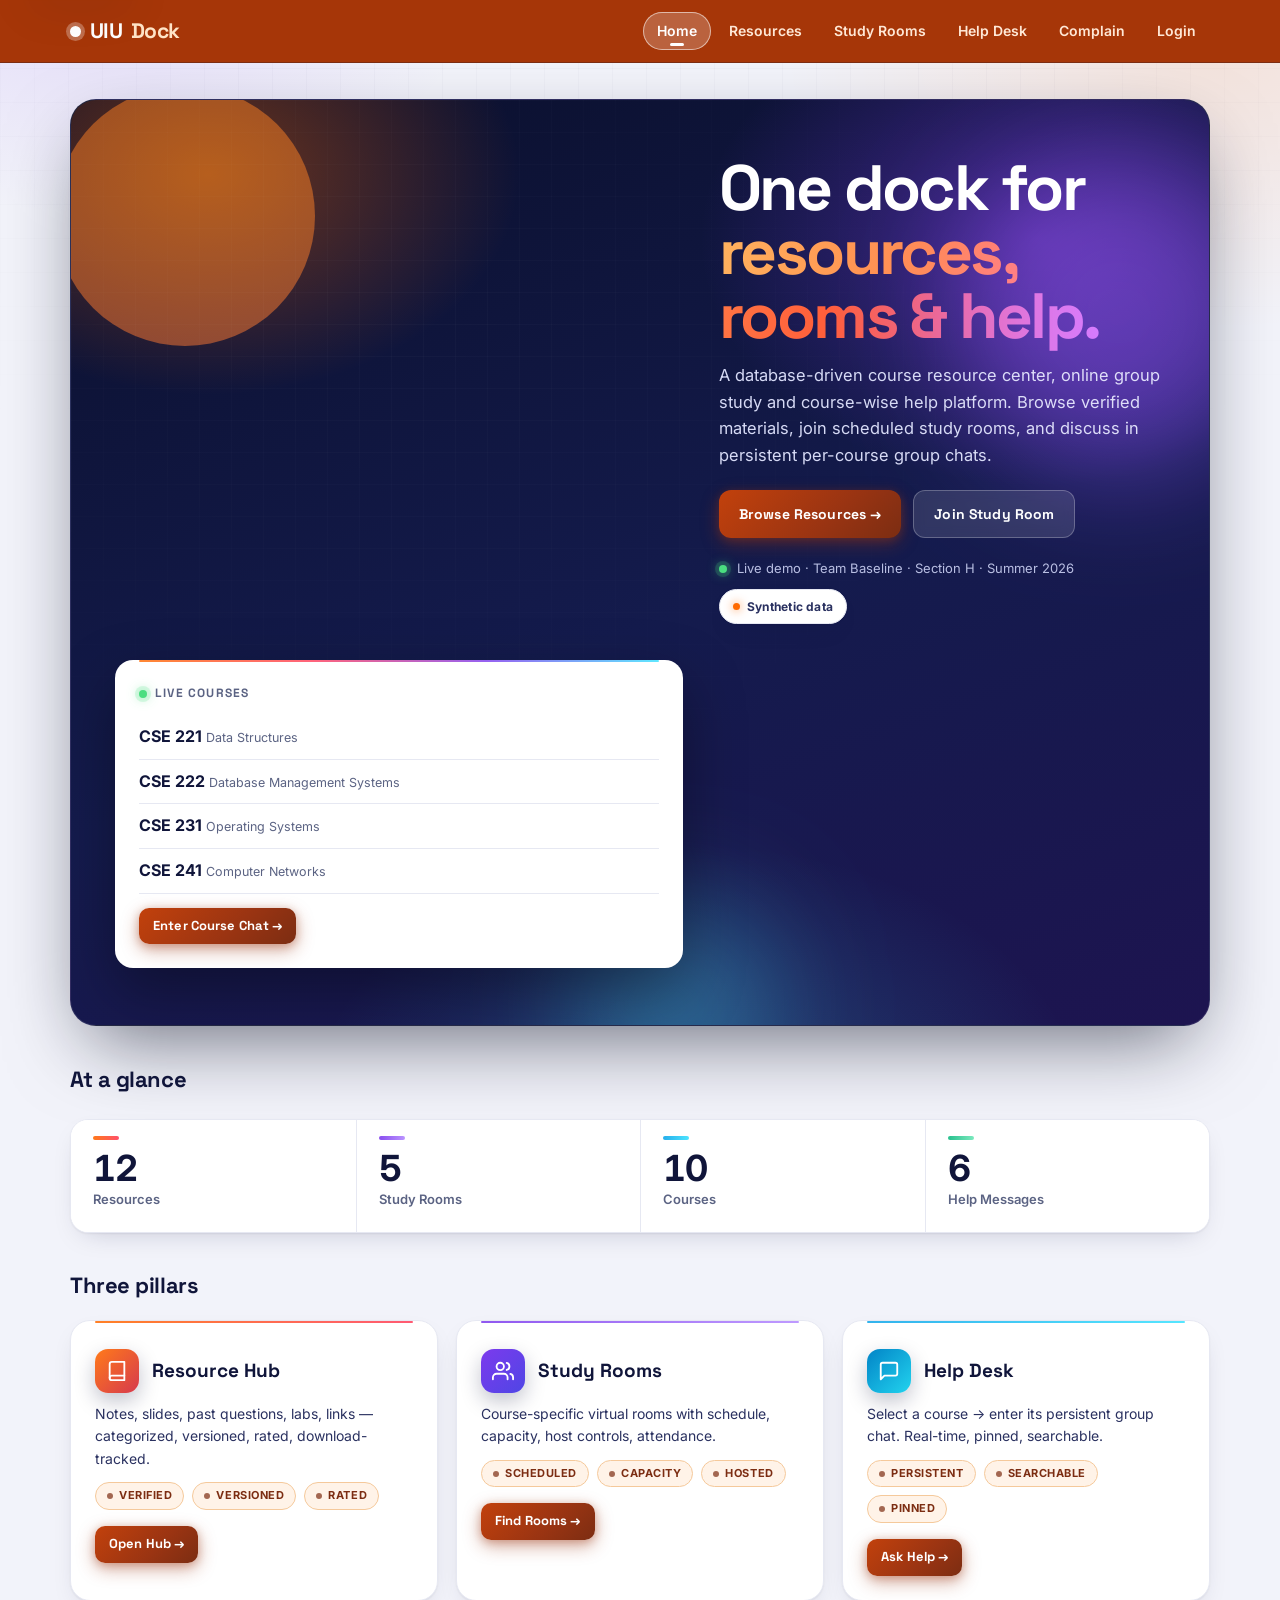
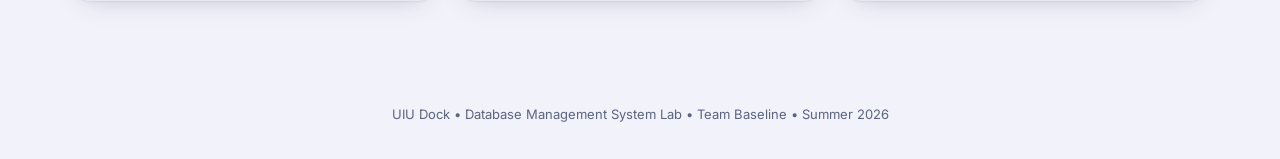
==== commit 90249542: "Notifications bell, settings, complain box, course/upload permissions" ====
--- a/frontend/index.html
+++ b/frontend/index.html
@@ -8,14 +8,14 @@
 <a class="skip-link" href="#main">Skip to content</a>
 <header class="topbar"><div class="topbar-inner"><div class="logo">UIU <span>Dock</span></div>
 <button class="nav-toggle" onclick="toggleNav()" aria-label="Toggle navigation" aria-expanded="false" aria-controls="mainNav">☰ Menu</button>
-<nav class="nav" id="mainNav" aria-label="Main"><a href="index.html" class="active" aria-current="page">Home</a><a href="resources.html">Resources</a><a href="rooms.html">Study Rooms</a><a href="help-desk.html">Help Desk</a><a href="admin.html">Admin</a><a href="login.html" id="loginLink">Login</a></nav></div></header>
+<nav class="nav" id="mainNav" aria-label="Main"><a href="index.html" class="active" aria-current="page">Home</a><a href="resources.html">Resources</a><a href="rooms.html">Study Rooms</a><a href="help-desk.html">Help Desk</a><a href="complain.html">Complain</a><a href="admin.html">Admin</a><a href="login.html" id="loginLink">Login</a></nav><div class="notif-wrap"><button id="notifBtn" onclick="toggleNotifs(event)" aria-label="Notifications">🔔<span id="notifCount"></span></button><div id="notifPanel"></div></div></div></header>
 <main class="wrap" id="main">
 <div class="hero" id="hero"><div class="orb orb-a"></div><div class="orb orb-b"></div><div class="orb orb-c"></div><div class="hero-spot" id="heroSpot"></div>
 <div><h1>One dock for <em>resources, rooms &amp; help.</em></h1>
 <p>A database-driven course resource center, online group study and course-wise help platform. Browse verified materials, join scheduled study rooms, and discuss in persistent per-course group chats.</p>
 <div class="hero-cta"><a class="btn" href="resources.html">Browse Resources →</a> <a class="btn light" href="rooms.html">Join Study Room</a></div>
 <div class="hero-meta"><span class="live-dot" aria-hidden="true"></span><span>Live demo · Team Baseline · Section H · Summer 2026</span><span class="pill"><i></i>Synthetic data</span></div></div>
-<div class="hero-card"><h2><span class="live-dot" aria-hidden="true"></span>Live courses — synthetic demo</h2><div id="heroStats"></div><div class="demo-note">Synthetic demo data — no real UIU courses. First run? Start with Resources → join a Room → ask in Help Desk.</div></div></div>
+<div class="hero-card"><h2><span class="live-dot" aria-hidden="true"></span>Live courses</h2><div id="heroStats"></div></div></div>
 <h2 data-reveal>At a glance</h2>
 <div class="stat-grid" id="stats" data-reveal></div>
 <h2 data-reveal>Three pillars</h2>
--- a/frontend/css/styles.css
+++ b/frontend/css/styles.css
@@ -205,7 +205,29 @@
 .msg{max-width:76%;padding:10px 14px;border-radius:14px 14px 14px 5px;font-size:14px;background:#ECEEFA;color:#1A2049;box-shadow:0 2px 8px rgba(16,21,58,.08)}
 .msg.me{align-self:flex-end;background:linear-gradient(135deg,#C2410C,#9A3412);color:#fff;border-radius:14px 14px 5px 14px;box-shadow:0 8px 20px rgba(154,52,18,.3)}
 .msg small{display:block;font-size:11px;opacity:.8;margin-top:3px}
-.chat-input{display:flex;gap:8px;padding:12px;border-top:1px solid var(--line);background:#fff}
+.msg-body{margin:2px 0}
+.msg pre{background:#0B1026;color:#E5E7EB;border-radius:8px;padding:10px 12px;font-size:12.5px;line-height:1.5;overflow:auto;margin:6px 0;font-family:ui-monospace,SFMono-Regular,Menlo,Consolas,monospace;white-space:pre-wrap}
+.msg.me pre{background:rgba(0,0,0,.28)}
+.att-chip{display:inline-flex;align-items:center;gap:5px;font-size:11.5px;font-weight:700;background:rgba(0,0,0,.08);border-radius:99px;padding:3px 10px;margin:4px 6px 0 0;max-width:100%;overflow:hidden;text-overflow:ellipsis;white-space:nowrap}
+.msg.me .att-chip{background:rgba(255,255,255,.2)}
+/* ---------- composer: staged files + tool buttons + send ---------- */
+.composer{border-top:1px solid var(--line);background:#fff;padding:10px 14px 12px}
+.staged-row{display:none;align-items:center;gap:8px;flex-wrap:wrap;padding:2px 2px 10px}
+.staged-row.has{display:flex}
+.staged-label{font-size:12.5px;font-weight:700;color:var(--ink2)}
+.staged-chip{display:inline-flex;align-items:center;gap:7px;font-size:12.5px;font-weight:600;border:1px solid var(--line);background:#F6F7FC;border-radius:9px;padding:6px 8px 6px 10px;max-width:230px}
+.staged-chip span:not(.staged-ico){overflow:hidden;text-overflow:ellipsis;white-space:nowrap}
+.staged-chip button{background:none;border:0;cursor:pointer;color:var(--muted);font-size:13px;padding:0 2px}
+.staged-chip button:hover{color:#B91C1C}
+.staged-chip.pic .staged-ico{color:#2563EB}
+.staged-chip.doc .staged-ico{color:#DC2626}
+.composer #in{width:100%;border:1px solid #B9BED6;border-radius:12px;background:#F1F2F9;padding:13px 15px;font-size:14px}
+.composer #in:focus{border-color:var(--orange-btn);box-shadow:0 0 0 4px rgba(255,106,0,.18);outline:none;background:#fff}
+.composer-actions{display:flex;align-items:center;gap:20px;margin-top:10px}
+.tool-btn{background:none;border:0;cursor:pointer;color:var(--ink2);font:inherit;font-size:13.5px;font-weight:600;display:inline-flex;align-items:center;gap:7px;padding:4px 2px}
+.tool-btn:hover{color:var(--orange-btn-h)}
+.tool-btn svg{width:17px;height:17px;color:#1D4ED8}
+.composer-actions .btn{margin-left:auto}
 .toast{position:fixed;bottom:22px;right:22px;background:var(--navy-900);color:#fff;padding:13px 18px;border-radius:12px;border:1px solid rgba(255,255,255,.12);z-index:200;max-width:min(420px,90vw);box-shadow:0 18px 44px rgba(7,11,31,.45);opacity:0;visibility:hidden;transform:translateY(10px) scale(.98);filter:blur(3px);transition:transform var(--dur-state) var(--ease),opacity var(--dur-state) var(--ease),filter var(--dur-state) var(--ease),visibility 0s linear var(--dur-state)}
 .toast.show{opacity:1;visibility:visible;transform:none;filter:blur(0)}
 
@@ -221,12 +243,37 @@
 .badge{font-size:11px;font-weight:700;padding:4px 11px;border-radius:99px;transition:background var(--dur-fast) var(--ease)}
 .badge.ok{background:#DCFCE7;color:#14532D}.badge.pend{background:#FEF3C7;color:#78350F}
 .footer{text-align:center;color:var(--muted);font-size:13px;padding:34px 18px}
+.footer a{text-decoration:underline}
+/* ---------- notification bell ---------- */
+.notif-wrap{position:relative;margin-left:10px}
+#notifBtn{position:relative;background:rgba(255,255,255,.12);border:1px solid rgba(255,255,255,.2);color:#fff;border-radius:10px;padding:7px 11px;font-size:16px;cursor:pointer}
+#notifBtn:hover{background:rgba(255,255,255,.22)}
+#notifCount{position:absolute;top:-7px;right:-7px;min-width:19px;height:19px;background:#DC2626;color:#fff;font-size:10.5px;font-weight:800;border-radius:99px;display:grid;place-items:center;padding:0 5px;border:2px solid #A63608}
+#notifPanel{position:absolute;right:0;top:calc(100% + 10px);width:min(360px,86vw);background:#fff;color:var(--ink);border:1px solid var(--line);border-radius:14px;box-shadow:0 24px 60px rgba(7,11,31,.35);overflow:hidden;display:none;z-index:80}
+#notifPanel.open{display:block;animation:page-in 200ms var(--ease) both}
+.notif-head{display:flex;align-items:center;justify-content:space-between;padding:11px 14px;border-bottom:1px solid var(--line);background:var(--peach)}
+.notif-head b{font-size:13.5px}
+.notif-head button{background:none;border:0;color:var(--orange-btn-h);font:inherit;font-size:12.5px;font-weight:700;cursor:pointer}
+.notif-item{display:flex;gap:9px;padding:11px 14px;border-bottom:1px solid var(--line);font-size:13px;align-items:flex-start}
+.notif-item:last-child{border-bottom:0}
+.notif-item:hover{background:#F6F7FC}
+.notif-dot{width:8px;height:8px;border-radius:50%;background:transparent;margin-top:5px;flex-shrink:0}
+.notif-item.unread .notif-dot{background:var(--orange)}
+.notif-text{display:block;color:var(--ink)}
+.notif-item small{color:var(--muted);font-size:11.5px}
+/* ---------- settings + complain ---------- */
+.set-row{display:flex;align-items:center;gap:12px;flex-wrap:wrap;padding:12px 0;border-bottom:1px solid var(--line)}
+.set-row:last-child{border-bottom:0}
+.set-row .grow{flex:1;min-width:200px}
+.pref{display:flex;align-items:center;gap:10px;padding:9px 0;font-size:14px}
+.pref input{width:auto;accent-color:var(--orange-btn-h)}
+.danger-zone{border:1px solid #FECACA;background:#FFF5F5;border-radius:12px;padding:14px 16px;margin-top:14px}
 .demo-note{background:#FFFBEB;border:1px dashed #B45309;border-radius:12px;padding:12px 16px;font-size:13px;margin:16px 0;color:#78350F}
 .undo-row{display:flex;gap:10px;align-items:center;flex-wrap:wrap;margin-top:18px}
 /* ---------- guests: blurred chat + gate banner ---------- */
 body.guest .chat-layout{position:relative}
 body.guest .msgs,body.guest .course-list{filter:blur(8px);pointer-events:none;user-select:none}
-body.guest .chat-input{opacity:.5;pointer-events:none}
+body.guest .composer{opacity:.5;pointer-events:none}
 .guest-gate{display:none;background:linear-gradient(135deg,#0B1026,#1E2660);color:#fff;border-radius:16px;padding:22px 24px;margin:12px 0;align-items:center;gap:16px;flex-wrap:wrap;box-shadow:var(--shadow-m)}
 body.guest .guest-gate{display:flex}
 .guest-gate h2{color:#fff;margin:0 0 4px;font-size:18px}
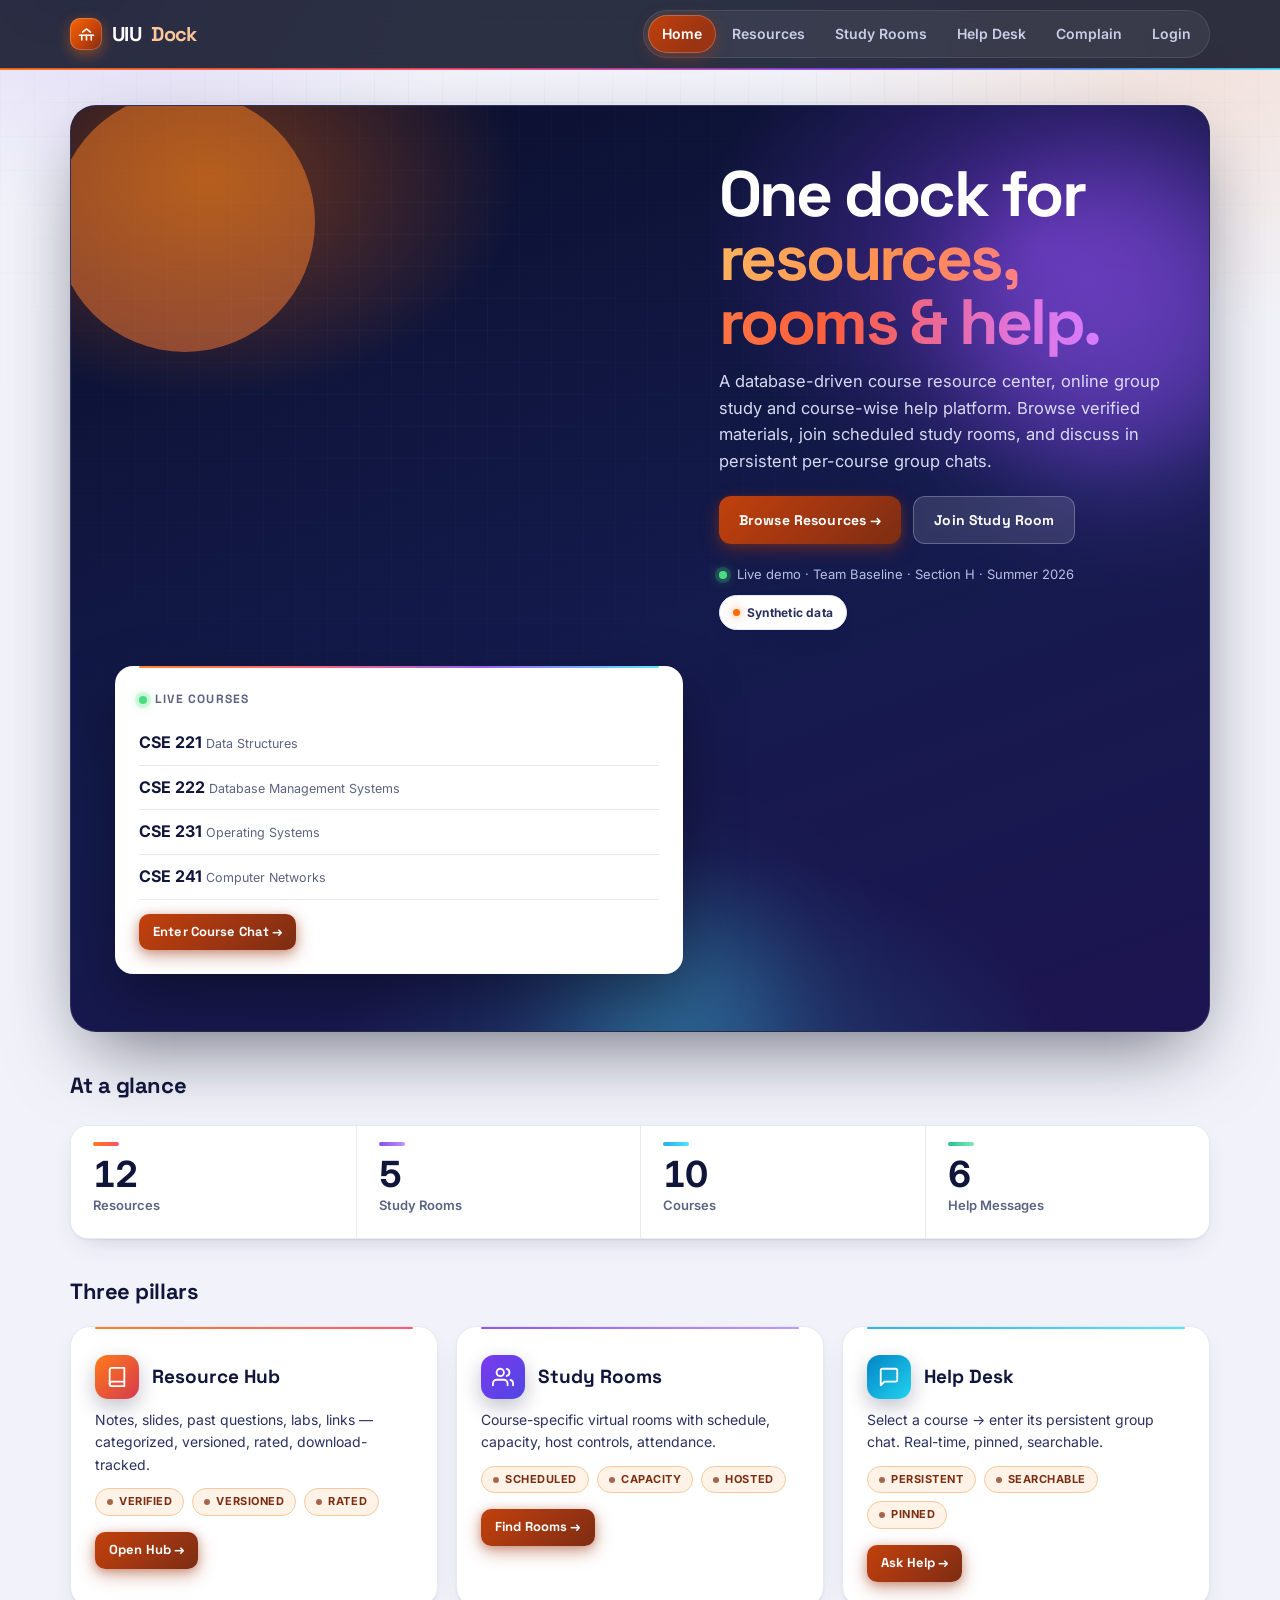
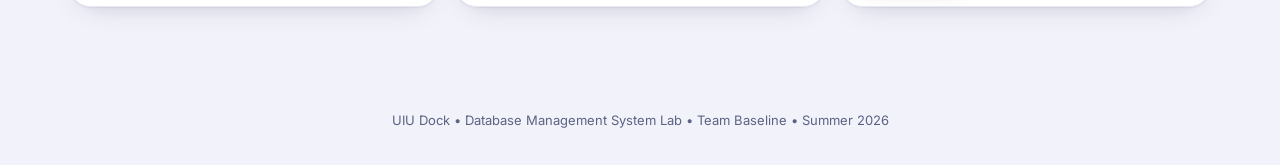
==== commit 08520746: "Redesign topbar: navy glass, aurora hairline, SVG brand/bell/menu, pill nav" ====
--- a/frontend/index.html
+++ b/frontend/index.html
@@ -1,14 +1,14 @@
 <!DOCTYPE html><html lang="en"><head><meta charset="UTF-8"><meta name="viewport" content="width=device-width,initial-scale=1">
 <title>UIU Dock - Resource Center, Study Rooms & Help Desk</title>
 <meta name="description" content="UIU Dock — one dock for verified course resources, scheduled study rooms and course-wise help chats.">
-<meta name="theme-color" content="#A63608">
+<meta name="theme-color" content="#070B1F">
 <link rel="preconnect" href="https://fonts.googleapis.com"><link rel="preconnect" href="https://fonts.gstatic.com" crossorigin>
 <link href="https://fonts.googleapis.com/css2?family=Inter:wght@400;500;600;700&family=Space+Grotesk:wght@500;600;700&display=swap" rel="stylesheet">
 <link rel="stylesheet" href="css/styles.css"></head><body>
 <a class="skip-link" href="#main">Skip to content</a>
-<header class="topbar"><div class="topbar-inner"><div class="logo">UIU <span>Dock</span></div>
-<button class="nav-toggle" onclick="toggleNav()" aria-label="Toggle navigation" aria-expanded="false" aria-controls="mainNav">☰ Menu</button>
-<nav class="nav" id="mainNav" aria-label="Main"><a href="index.html" class="active" aria-current="page">Home</a><a href="resources.html">Resources</a><a href="rooms.html">Study Rooms</a><a href="help-desk.html">Help Desk</a><a href="complain.html">Complain</a><a href="admin.html">Admin</a><a href="login.html" id="loginLink">Login</a></nav><div class="notif-wrap"><button id="notifBtn" onclick="toggleNotifs(event)" aria-label="Notifications">🔔<span id="notifCount"></span></button><div id="notifPanel"></div></div></div></header>
+<header class="topbar"><div class="topbar-inner"><a class="logo" href="index.html" aria-label="UIU Dock home"><span class="brand-mark" aria-hidden="true"><svg viewBox="0 0 24 24" fill="none" stroke="#fff" stroke-width="2" stroke-linecap="round" stroke-linejoin="round"><path d="M3 13h18"/><path d="M6 13v6"/><path d="M12 13v6"/><path d="M18 13v6"/><path d="M7 9l5-4 5 4"/></svg></span>UIU <span>Dock</span></a>
+<button class="nav-toggle" onclick="toggleNav()" aria-label="Toggle navigation" aria-expanded="false" aria-controls="mainNav"><svg viewBox="0 0 24 24" fill="none" stroke="currentColor" stroke-width="2" stroke-linecap="round" aria-hidden="true"><path d="M4 7h16"/><path d="M4 12h16"/><path d="M4 17h16"/></svg> Menu</button>
+<nav class="nav" id="mainNav" aria-label="Main"><a href="index.html" class="active" aria-current="page">Home</a><a href="resources.html">Resources</a><a href="rooms.html">Study Rooms</a><a href="help-desk.html">Help Desk</a><a href="complain.html">Complain</a><a href="admin.html">Admin</a><a href="login.html" id="loginLink">Login</a></nav><div class="notif-wrap"><button id="notifBtn" onclick="toggleNotifs(event)" aria-label="Notifications"><svg viewBox="0 0 24 24" fill="none" stroke="currentColor" stroke-width="1.8" stroke-linecap="round" stroke-linejoin="round" aria-hidden="true"><path d="M6 8a6 6 0 0 1 12 0c0 7 3 9 3 9H3s3-2 3-9"/><path d="M10.3 21a1.94 1.94 0 0 0 3.4 0"/></svg><span id="notifCount"></span></button><div id="notifPanel"></div></div></div></header>
 <main class="wrap" id="main">
 <div class="hero" id="hero"><div class="orb orb-a"></div><div class="orb orb-b"></div><div class="orb orb-c"></div><div class="hero-spot" id="heroSpot"></div>
 <div><h1>One dock for <em>resources, rooms &amp; help.</em></h1>
--- a/frontend/css/styles.css
+++ b/frontend/css/styles.css
@@ -37,21 +37,25 @@
 *::-webkit-scrollbar-thumb{background:#232B5E;border-radius:99px;border:2px solid var(--bg)}
 *::-webkit-scrollbar-track{background:transparent}
 
-/* ---------- topbar: solid UIU orange ---------- */
-.topbar{background:#A63608;color:#fff;position:sticky;top:0;z-index:50;border-bottom:1px solid #7C2D12;transition:box-shadow var(--dur-state) var(--ease),background var(--dur-state) var(--ease)}
-.topbar.scrolled{box-shadow:0 12px 32px rgba(124,45,18,.42)}
-.topbar-inner{max-width:1180px;margin:auto;display:flex;align-items:center;gap:14px;padding:12px 20px}
-.logo{font-weight:800;font-size:21px;letter-spacing:-.03em;display:flex;align-items:center;gap:9px;color:#fff}
-.logo::before{content:"";width:11px;height:11px;border-radius:50%;background:#fff;box-shadow:0 0 0 4px rgba(255,255,255,.28)}
-.logo span{color:#FFE4C7;font-weight:700}
-.topbar :focus-visible{outline-color:#fff}
-.nav{display:flex;gap:4px;margin-left:auto;flex-wrap:wrap;align-items:center}
-.nav a{position:relative;padding:8px 14px;border-radius:99px;font-size:14px;font-weight:600;color:#FFE8D6;transition:background var(--dur-fast) var(--ease),color var(--dur-fast) var(--ease),transform var(--dur-fast) var(--ease)}
-.nav a:hover{background:rgba(255,255,255,.16);color:#fff}
+/* ---------- topbar: Aurora Dock glass — deep navy, fast-switch nav ---------- */
+.topbar{background:rgba(7,11,31,.84);color:#fff;position:sticky;top:0;z-index:50;border-bottom:1px solid rgba(255,255,255,.09);-webkit-backdrop-filter:blur(14px) saturate(1.25);backdrop-filter:blur(14px) saturate(1.25);transition:box-shadow var(--dur-state) var(--ease),background var(--dur-state) var(--ease)}
+.topbar::after{content:"";position:absolute;left:0;right:0;bottom:-2px;height:2px;background:linear-gradient(90deg,var(--orange),var(--orange-2),var(--violet),var(--cyan));opacity:.85;pointer-events:none}
+.topbar.scrolled{background:rgba(7,11,31,.94);box-shadow:0 12px 32px rgba(7,11,31,.45)}
+.topbar-inner{max-width:1180px;margin:auto;display:flex;align-items:center;gap:14px;padding:10px 20px}
+.logo{font-weight:800;font-size:20px;letter-spacing:-.03em;display:flex;align-items:center;gap:10px;color:#fff}
+a.logo:hover .brand-mark{transform:translateY(-1px)}
+.brand-mark{width:32px;height:32px;border-radius:10px;background:linear-gradient(135deg,#FF6A00,#C2410C 60%,#7C2D12);display:grid;place-items:center;flex-shrink:0;box-shadow:0 4px 14px rgba(255,106,0,.45),inset 0 0 0 1px rgba(255,255,255,.22);transition:transform var(--dur-fast) var(--ease)}
+.brand-mark svg{width:19px;height:19px}
+.logo span{color:#FFC79A;font-weight:700}
+.topbar :focus-visible{outline:3px solid #FFB25E;outline-offset:2px}
+.nav{display:flex;gap:2px;margin-left:auto;flex-wrap:wrap;align-items:center;background:rgba(255,255,255,.06);border:1px solid rgba(255,255,255,.09);border-radius:99px;padding:4px}
+.nav a{position:relative;padding:8px 14px;border-radius:99px;font-size:14px;font-weight:600;color:#C9CDE8;transition:background var(--dur-fast) var(--ease),color var(--dur-fast) var(--ease),transform var(--dur-fast) var(--ease)}
+.nav a:hover{background:rgba(255,255,255,.1);color:#fff}
 .nav a:active{transform:scale(.97)}
-.nav a.active{background:rgba(255,255,255,.22);color:#fff;box-shadow:inset 0 0 0 1px rgba(255,255,255,.55)}
-.nav a.active::after{content:"";position:absolute;left:50%;bottom:4px;transform:translateX(-50%);width:14px;height:3px;border-radius:99px;background:#fff}
-.nav-toggle{display:none;background:rgba(255,255,255,.12);color:#fff;border:1px solid rgba(255,255,255,.35);border-radius:10px;padding:8px 12px;font-size:14px;margin-left:auto;cursor:pointer}
+.nav a.active{background:linear-gradient(135deg,#C2410C,#9A3412 70%);color:#fff;box-shadow:0 4px 14px rgba(154,52,18,.5),inset 0 0 0 1px rgba(255,255,255,.22)}
+.nav-toggle{display:none;background:rgba(255,255,255,.08);color:#fff;border:1px solid rgba(255,255,255,.16);border-radius:12px;padding:8px 12px;font-size:14px;font-weight:600;margin-left:auto;cursor:pointer;align-items:center;gap:8px}
+.nav-toggle:hover{background:rgba(255,255,255,.16)}
+.nav-toggle svg{width:16px;height:16px}
 
 /* ---------- buttons ---------- */
 .btn{display:inline-flex;align-items:center;gap:8px;background:linear-gradient(135deg,#C2410C 0%,#9A3412 60%,#7C2D12 100%);color:#fff;border:0;border-radius:12px;padding:12px 20px;font-weight:700;font-size:14px;letter-spacing:.01em;cursor:pointer;box-shadow:0 6px 18px rgba(154,52,18,.4),0 2px 8px rgba(154,52,18,.3);transition:transform var(--dur-fast) var(--ease),box-shadow var(--dur-fast) var(--ease),filter var(--dur-fast) var(--ease)}
@@ -246,9 +250,10 @@
 .footer a{text-decoration:underline}
 /* ---------- notification bell ---------- */
 .notif-wrap{position:relative;margin-left:10px}
-#notifBtn{position:relative;background:rgba(255,255,255,.12);border:1px solid rgba(255,255,255,.2);color:#fff;border-radius:10px;padding:7px 11px;font-size:16px;cursor:pointer}
-#notifBtn:hover{background:rgba(255,255,255,.22)}
-#notifCount{position:absolute;top:-7px;right:-7px;min-width:19px;height:19px;background:#DC2626;color:#fff;font-size:10.5px;font-weight:800;border-radius:99px;display:grid;place-items:center;padding:0 5px;border:2px solid #A63608}
+#notifBtn{position:relative;display:inline-flex;align-items:center;justify-content:center;background:rgba(255,255,255,.08);border:1px solid rgba(255,255,255,.16);color:#fff;border-radius:12px;padding:8px 11px;cursor:pointer;transition:background var(--dur-fast) var(--ease)}
+#notifBtn:hover{background:rgba(255,255,255,.17)}
+#notifBtn svg{width:18px;height:18px}
+#notifCount{position:absolute;top:-7px;right:-7px;min-width:19px;height:19px;background:#DC2626;color:#fff;font-size:10.5px;font-weight:800;border-radius:99px;display:grid;place-items:center;padding:0 5px;border:2px solid #0B1026}
 #notifPanel{position:absolute;right:0;top:calc(100% + 10px);width:min(360px,86vw);background:#fff;color:var(--ink);border:1px solid var(--line);border-radius:14px;box-shadow:0 24px 60px rgba(7,11,31,.35);overflow:hidden;display:none;z-index:80}
 #notifPanel.open{display:block;animation:page-in 200ms var(--ease) both}
 .notif-head{display:flex;align-items:center;justify-content:space-between;padding:11px 14px;border-bottom:1px solid var(--line);background:var(--peach)}
@@ -322,12 +327,12 @@
 body.pg-login .card{border-top:4px solid #DB2777}
 /* ---------- staff shell: admin looks nothing like student ---------- */
 body.pg-admin{background:linear-gradient(180deg,#061A4D 0%,#0B2E7A 180px,var(--bg) 420px)}
-body.pg-admin .topbar{background:linear-gradient(135deg,#061A4D,#0B2E7A 60%,#14409B);border-bottom:2px solid #3B82F6}
+body.pg-admin .topbar{background:linear-gradient(135deg,rgba(6,26,77,.95),rgba(11,46,122,.9) 60%,rgba(20,64,155,.9));border-bottom:1px solid rgba(147,197,253,.28)}
+body.pg-admin .topbar::after{background:linear-gradient(90deg,#3B82F6,#93C5FD,#38E1FF)}
 body.pg-admin .logo span{color:#BFDBFE}
-body.pg-admin .logo::before{background:radial-gradient(circle at 30% 30%,#BFDBFE,#3B82F6 60%,#1D4ED8);box-shadow:0 0 14px rgba(59,130,246,.9)}
+body.pg-admin .brand-mark{background:linear-gradient(135deg,#2563EB,#1E40AF 65%,#172554);box-shadow:0 4px 14px rgba(59,130,246,.5),inset 0 0 0 1px rgba(191,219,254,.3)}
 .staff-tag{font-size:10px;font-weight:800;letter-spacing:.1em;text-transform:uppercase;background:#60A5FA;color:#061A4D;padding:4px 10px;border-radius:99px;margin-left:8px}
-body.pg-admin .nav a.active{background:rgba(59,130,246,.2);box-shadow:inset 0 0 0 1px rgba(59,130,246,.55)}
-body.pg-admin .nav a.active::after{background:linear-gradient(90deg,#3B82F6,#93C5FD)}
+body.pg-admin .nav a.active{background:linear-gradient(135deg,#2563EB,#1D4ED8);box-shadow:0 4px 14px rgba(59,130,246,.5),inset 0 0 0 1px rgba(191,219,254,.3)}
 .admin-tabs{display:flex;gap:8px;flex-wrap:wrap;margin:14px 0}
 .admin-tabs button{border:1px solid var(--line);background:#fff;border-radius:99px;padding:9px 16px;font:inherit;font-size:13px;font-weight:700;cursor:pointer;color:var(--ink2)}
 .admin-tabs button.active{background:#0B3B37;color:#fff;border-color:#0B3B37}
@@ -420,10 +425,12 @@
   .grid3,.res-grid,.rooms-grid{grid-template-columns:1fr}
   .filters{grid-template-columns:1fr}
   .chat-layout{grid-template-columns:1fr}.course-list{max-height:220px}
-  .nav{display:none;width:100%;flex-direction:column;align-items:stretch}
+  .topbar-inner{flex-wrap:wrap}
+  .notif-wrap{margin-left:0}
+  .nav{display:none;width:100%;flex-direction:column;align-items:stretch;order:4;margin-left:0;border-radius:16px;padding:6px}
   .nav.open{display:flex;animation:card-in 260ms var(--ease) both}
-  .nav a{padding:12px 14px}
-  .nav-toggle{display:block}
+  .nav a{padding:12px 14px;border-radius:12px}
+  .nav-toggle{display:inline-flex}
 }
 @media(max-width:560px){.stat-grid{grid-template-columns:1fr}.stat+.stat{border-left:0;border-top:1px solid var(--line)}}
 
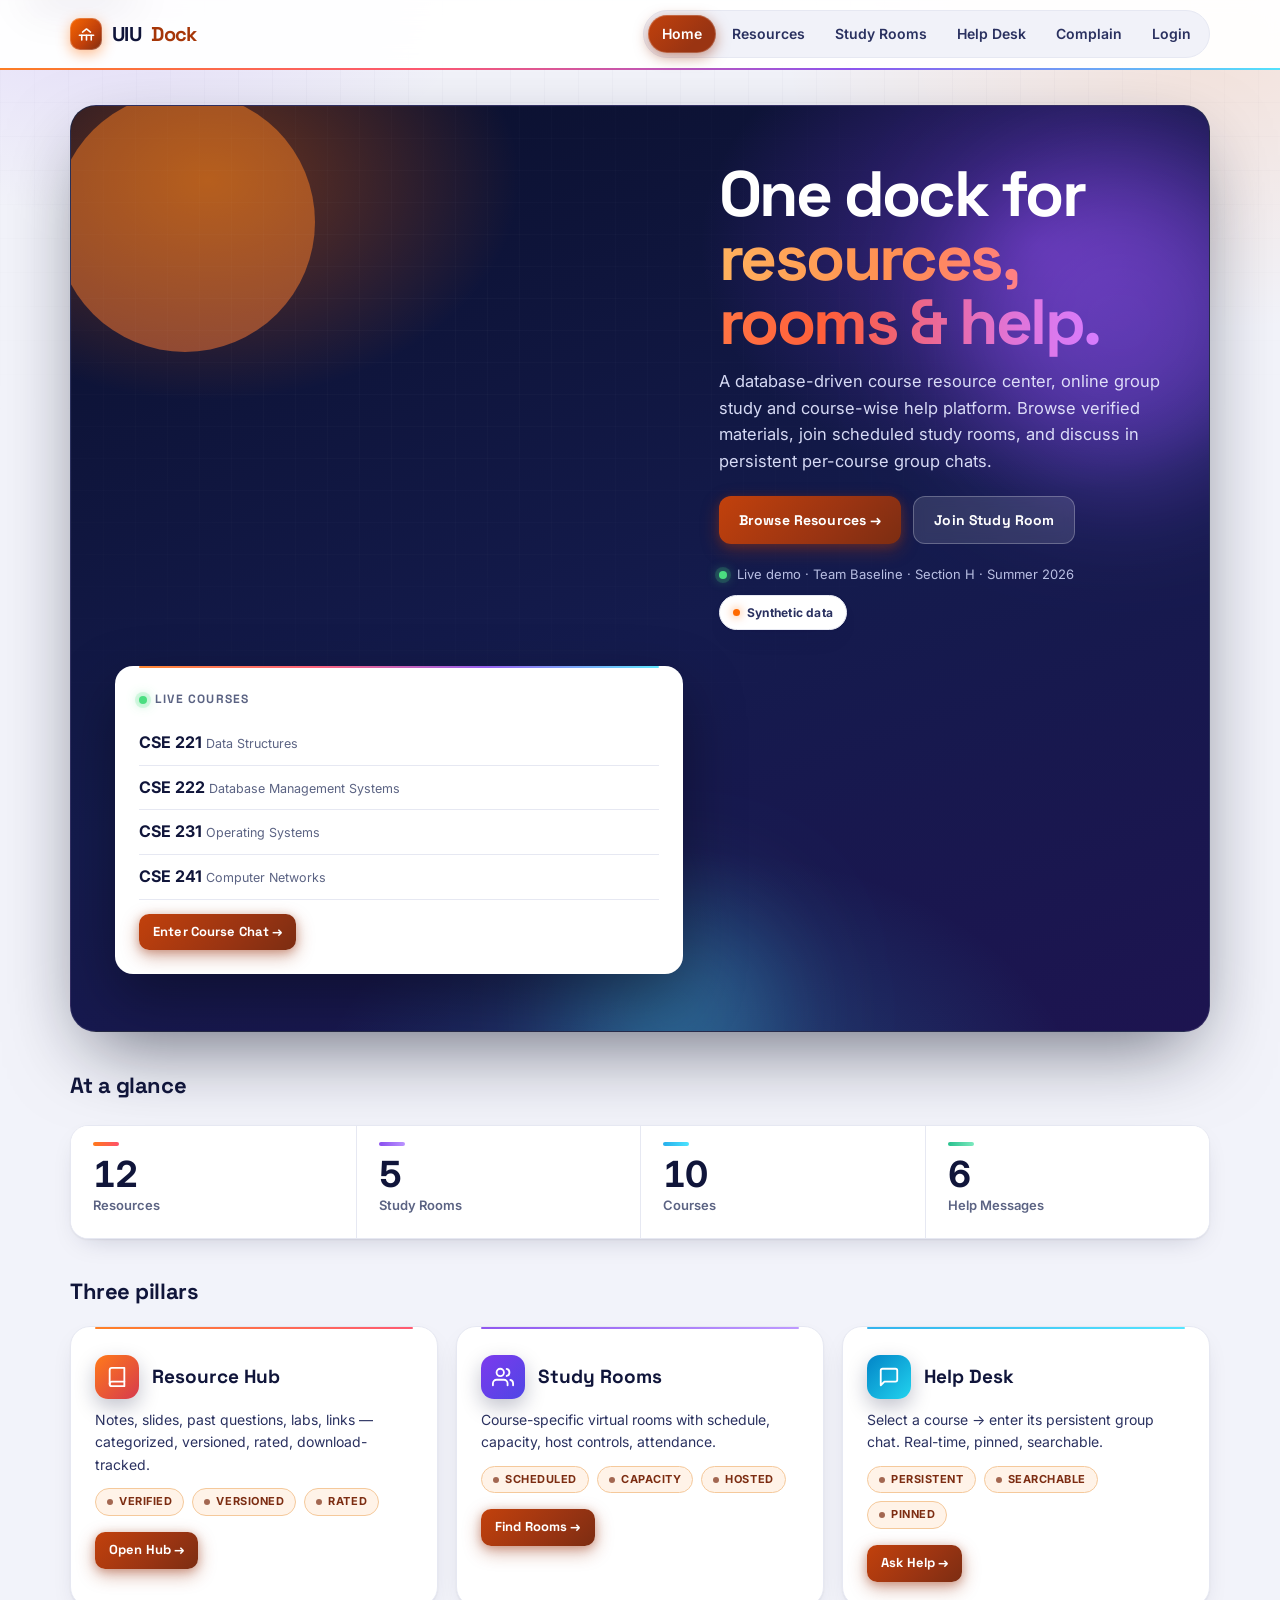
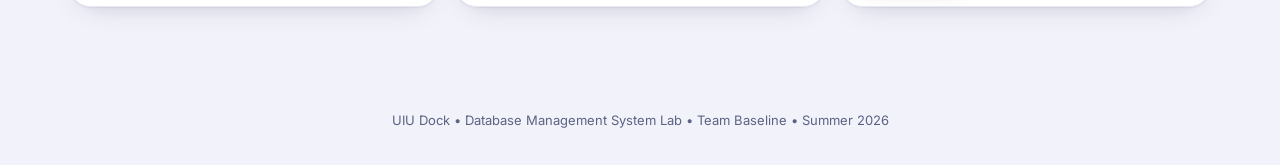
==== commit 6dd5aab9: "White topbar with orange identity, dark staff bar preserved" ====
--- a/frontend/index.html
+++ b/frontend/index.html
@@ -1,7 +1,7 @@
 <!DOCTYPE html><html lang="en"><head><meta charset="UTF-8"><meta name="viewport" content="width=device-width,initial-scale=1">
 <title>UIU Dock - Resource Center, Study Rooms & Help Desk</title>
 <meta name="description" content="UIU Dock — one dock for verified course resources, scheduled study rooms and course-wise help chats.">
-<meta name="theme-color" content="#070B1F">
+<meta name="theme-color" content="#FFFFFF">
 <link rel="preconnect" href="https://fonts.googleapis.com"><link rel="preconnect" href="https://fonts.gstatic.com" crossorigin>
 <link href="https://fonts.googleapis.com/css2?family=Inter:wght@400;500;600;700&family=Space+Grotesk:wght@500;600;700&display=swap" rel="stylesheet">
 <link rel="stylesheet" href="css/styles.css"></head><body>
--- a/frontend/css/styles.css
+++ b/frontend/css/styles.css
@@ -37,24 +37,24 @@
 *::-webkit-scrollbar-thumb{background:#232B5E;border-radius:99px;border:2px solid var(--bg)}
 *::-webkit-scrollbar-track{background:transparent}
 
-/* ---------- topbar: Aurora Dock glass — deep navy, fast-switch nav ---------- */
-.topbar{background:rgba(7,11,31,.84);color:#fff;position:sticky;top:0;z-index:50;border-bottom:1px solid rgba(255,255,255,.09);-webkit-backdrop-filter:blur(14px) saturate(1.25);backdrop-filter:blur(14px) saturate(1.25);transition:box-shadow var(--dur-state) var(--ease),background var(--dur-state) var(--ease)}
+/* ---------- topbar: white bar, orange identity ---------- */
+.topbar{background:rgba(255,255,255,.94);color:var(--ink);position:sticky;top:0;z-index:50;border-bottom:1px solid var(--line);-webkit-backdrop-filter:blur(14px) saturate(1.25);backdrop-filter:blur(14px) saturate(1.25);transition:box-shadow var(--dur-state) var(--ease),background var(--dur-state) var(--ease)}
 .topbar::after{content:"";position:absolute;left:0;right:0;bottom:-2px;height:2px;background:linear-gradient(90deg,var(--orange),var(--orange-2),var(--violet),var(--cyan));opacity:.85;pointer-events:none}
-.topbar.scrolled{background:rgba(7,11,31,.94);box-shadow:0 12px 32px rgba(7,11,31,.45)}
+.topbar.scrolled{background:rgba(255,255,255,.98);box-shadow:0 12px 32px rgba(16,21,58,.12)}
 .topbar-inner{max-width:1180px;margin:auto;display:flex;align-items:center;gap:14px;padding:10px 20px}
-.logo{font-weight:800;font-size:20px;letter-spacing:-.03em;display:flex;align-items:center;gap:10px;color:#fff}
+.logo{font-weight:800;font-size:20px;letter-spacing:-.03em;display:flex;align-items:center;gap:10px;color:var(--ink)}
 a.logo:hover .brand-mark{transform:translateY(-1px)}
 .brand-mark{width:32px;height:32px;border-radius:10px;background:linear-gradient(135deg,#FF6A00,#C2410C 60%,#7C2D12);display:grid;place-items:center;flex-shrink:0;box-shadow:0 4px 14px rgba(255,106,0,.45),inset 0 0 0 1px rgba(255,255,255,.22);transition:transform var(--dur-fast) var(--ease)}
 .brand-mark svg{width:19px;height:19px}
-.logo span{color:#FFC79A;font-weight:700}
-.topbar :focus-visible{outline:3px solid #FFB25E;outline-offset:2px}
-.nav{display:flex;gap:2px;margin-left:auto;flex-wrap:wrap;align-items:center;background:rgba(255,255,255,.06);border:1px solid rgba(255,255,255,.09);border-radius:99px;padding:4px}
-.nav a{position:relative;padding:8px 14px;border-radius:99px;font-size:14px;font-weight:600;color:#C9CDE8;transition:background var(--dur-fast) var(--ease),color var(--dur-fast) var(--ease),transform var(--dur-fast) var(--ease)}
-.nav a:hover{background:rgba(255,255,255,.1);color:#fff}
+.logo span{color:var(--orange-btn-h);font-weight:700}
+.topbar :focus-visible{outline:3px solid var(--orange-btn);outline-offset:2px}
+.nav{display:flex;gap:2px;margin-left:auto;flex-wrap:wrap;align-items:center;background:#F1F2F9;border:1px solid var(--line);border-radius:99px;padding:4px}
+.nav a{position:relative;padding:8px 14px;border-radius:99px;font-size:14px;font-weight:600;color:var(--ink2);transition:background var(--dur-fast) var(--ease),color var(--dur-fast) var(--ease),transform var(--dur-fast) var(--ease)}
+.nav a:hover{background:#fff;color:var(--ink);box-shadow:var(--shadow-s)}
 .nav a:active{transform:scale(.97)}
 .nav a.active{background:linear-gradient(135deg,#C2410C,#9A3412 70%);color:#fff;box-shadow:0 4px 14px rgba(154,52,18,.5),inset 0 0 0 1px rgba(255,255,255,.22)}
-.nav-toggle{display:none;background:rgba(255,255,255,.08);color:#fff;border:1px solid rgba(255,255,255,.16);border-radius:12px;padding:8px 12px;font-size:14px;font-weight:600;margin-left:auto;cursor:pointer;align-items:center;gap:8px}
-.nav-toggle:hover{background:rgba(255,255,255,.16)}
+.nav-toggle{display:none;background:#F1F2F9;color:var(--ink);border:1px solid var(--line);border-radius:12px;padding:8px 12px;font-size:14px;font-weight:600;margin-left:auto;cursor:pointer;align-items:center;gap:8px}
+.nav-toggle:hover{background:#E5E7EB}
 .nav-toggle svg{width:16px;height:16px}
 
 /* ---------- buttons ---------- */
@@ -250,10 +250,10 @@
 .footer a{text-decoration:underline}
 /* ---------- notification bell ---------- */
 .notif-wrap{position:relative;margin-left:10px}
-#notifBtn{position:relative;display:inline-flex;align-items:center;justify-content:center;background:rgba(255,255,255,.08);border:1px solid rgba(255,255,255,.16);color:#fff;border-radius:12px;padding:8px 11px;cursor:pointer;transition:background var(--dur-fast) var(--ease)}
-#notifBtn:hover{background:rgba(255,255,255,.17)}
+#notifBtn{position:relative;display:inline-flex;align-items:center;justify-content:center;background:#F1F2F9;border:1px solid var(--line);color:var(--ink);border-radius:12px;padding:8px 11px;cursor:pointer;transition:background var(--dur-fast) var(--ease)}
+#notifBtn:hover{background:#E5E7EB}
 #notifBtn svg{width:18px;height:18px}
-#notifCount{position:absolute;top:-7px;right:-7px;min-width:19px;height:19px;background:#DC2626;color:#fff;font-size:10.5px;font-weight:800;border-radius:99px;display:grid;place-items:center;padding:0 5px;border:2px solid #0B1026}
+#notifCount{position:absolute;top:-7px;right:-7px;min-width:19px;height:19px;background:#DC2626;color:#fff;font-size:10.5px;font-weight:800;border-radius:99px;display:grid;place-items:center;padding:0 5px;border:2px solid #fff}
 #notifPanel{position:absolute;right:0;top:calc(100% + 10px);width:min(360px,86vw);background:#fff;color:var(--ink);border:1px solid var(--line);border-radius:14px;box-shadow:0 24px 60px rgba(7,11,31,.35);overflow:hidden;display:none;z-index:80}
 #notifPanel.open{display:block;animation:page-in 200ms var(--ease) both}
 .notif-head{display:flex;align-items:center;justify-content:space-between;padding:11px 14px;border-bottom:1px solid var(--line);background:var(--peach)}
@@ -329,7 +329,16 @@
 body.pg-admin{background:linear-gradient(180deg,#061A4D 0%,#0B2E7A 180px,var(--bg) 420px)}
 body.pg-admin .topbar{background:linear-gradient(135deg,rgba(6,26,77,.95),rgba(11,46,122,.9) 60%,rgba(20,64,155,.9));border-bottom:1px solid rgba(147,197,253,.28)}
 body.pg-admin .topbar::after{background:linear-gradient(90deg,#3B82F6,#93C5FD,#38E1FF)}
+body.pg-admin .logo{color:#fff}
 body.pg-admin .logo span{color:#BFDBFE}
+body.pg-admin .topbar :focus-visible{outline-color:#93C5FD}
+body.pg-admin .nav{background:rgba(255,255,255,.07);border-color:rgba(255,255,255,.14)}
+body.pg-admin .nav a{color:#C9CDE8}
+body.pg-admin .nav a:hover{background:rgba(255,255,255,.1);color:#fff;box-shadow:none}
+body.pg-admin .nav-toggle{background:rgba(255,255,255,.08);color:#fff;border-color:rgba(255,255,255,.16)}
+body.pg-admin .nav-toggle:hover{background:rgba(255,255,255,.16)}
+body.pg-admin #notifBtn{background:rgba(255,255,255,.08);border-color:rgba(255,255,255,.16);color:#fff}
+body.pg-admin #notifBtn:hover{background:rgba(255,255,255,.17)}
 body.pg-admin .brand-mark{background:linear-gradient(135deg,#2563EB,#1E40AF 65%,#172554);box-shadow:0 4px 14px rgba(59,130,246,.5),inset 0 0 0 1px rgba(191,219,254,.3)}
 .staff-tag{font-size:10px;font-weight:800;letter-spacing:.1em;text-transform:uppercase;background:#60A5FA;color:#061A4D;padding:4px 10px;border-radius:99px;margin-left:8px}
 body.pg-admin .nav a.active{background:linear-gradient(135deg,#2563EB,#1D4ED8);box-shadow:0 4px 14px rgba(59,130,246,.5),inset 0 0 0 1px rgba(191,219,254,.3)}
